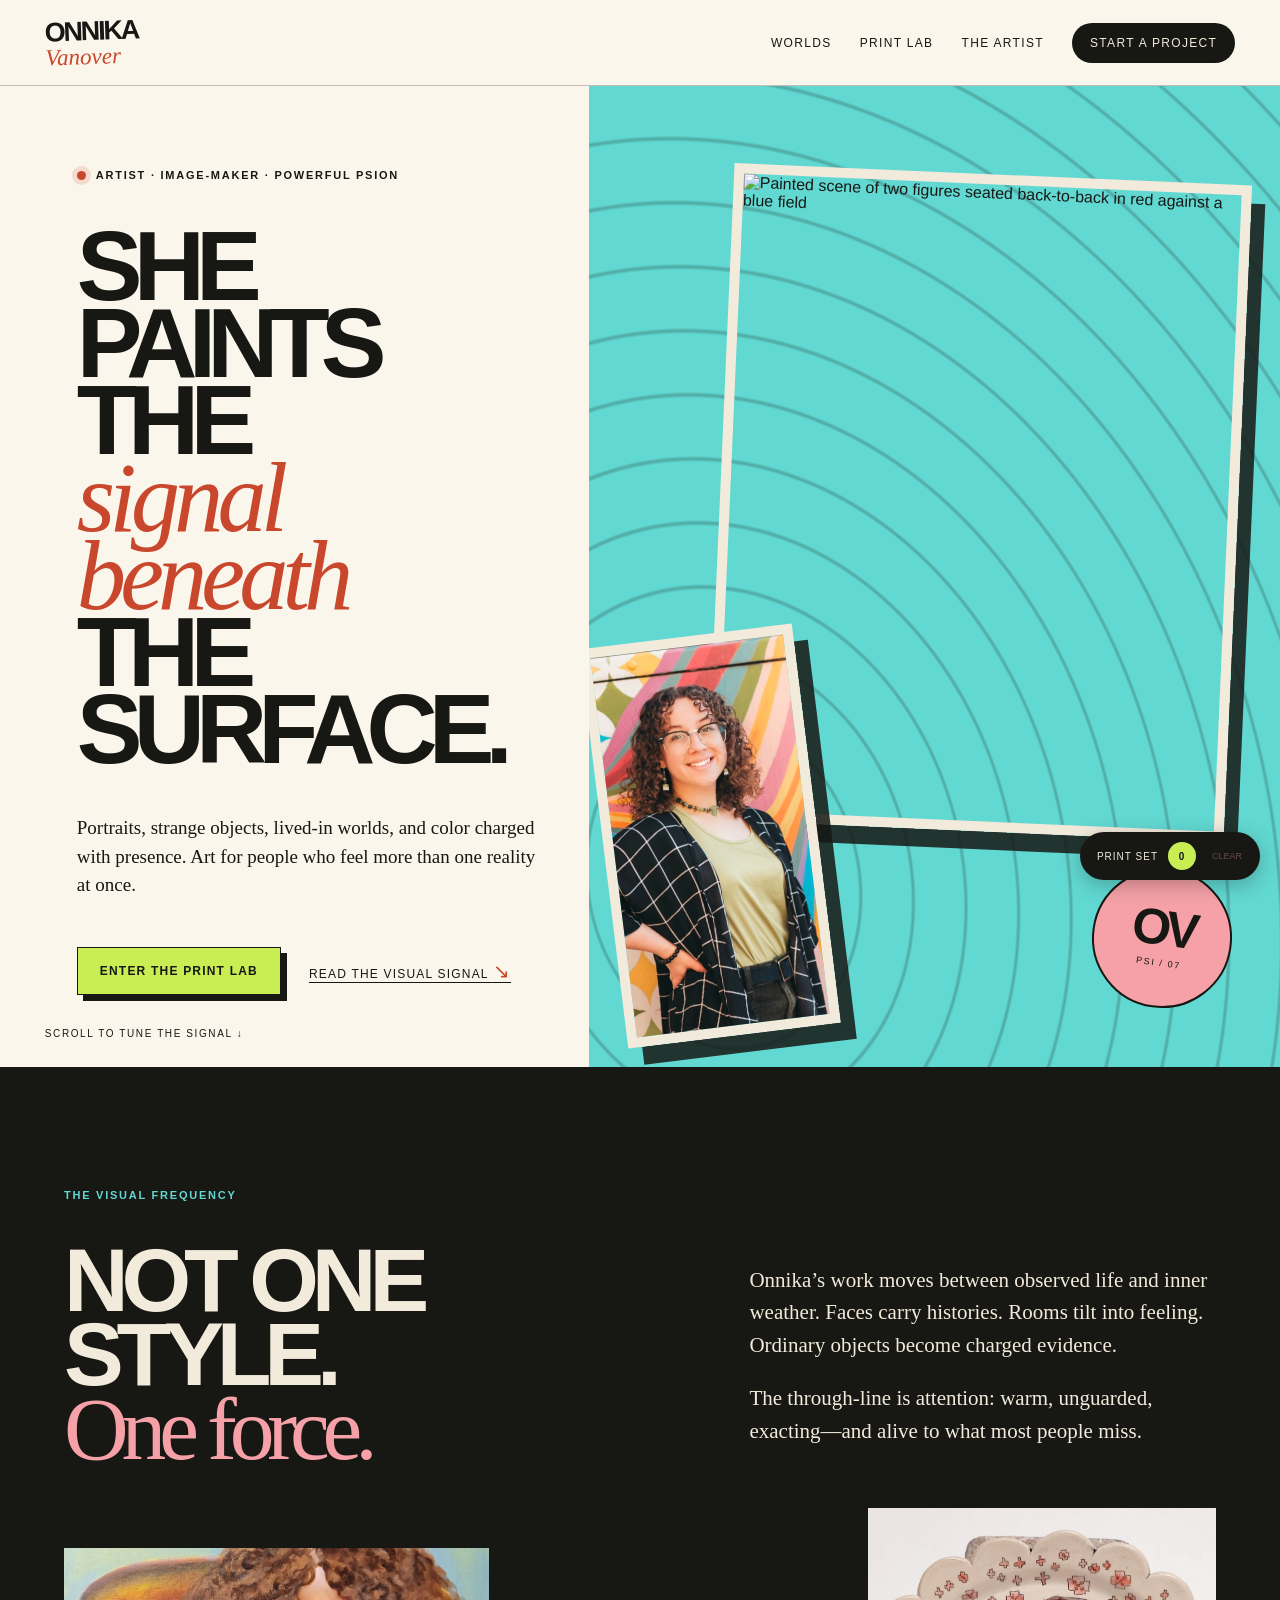
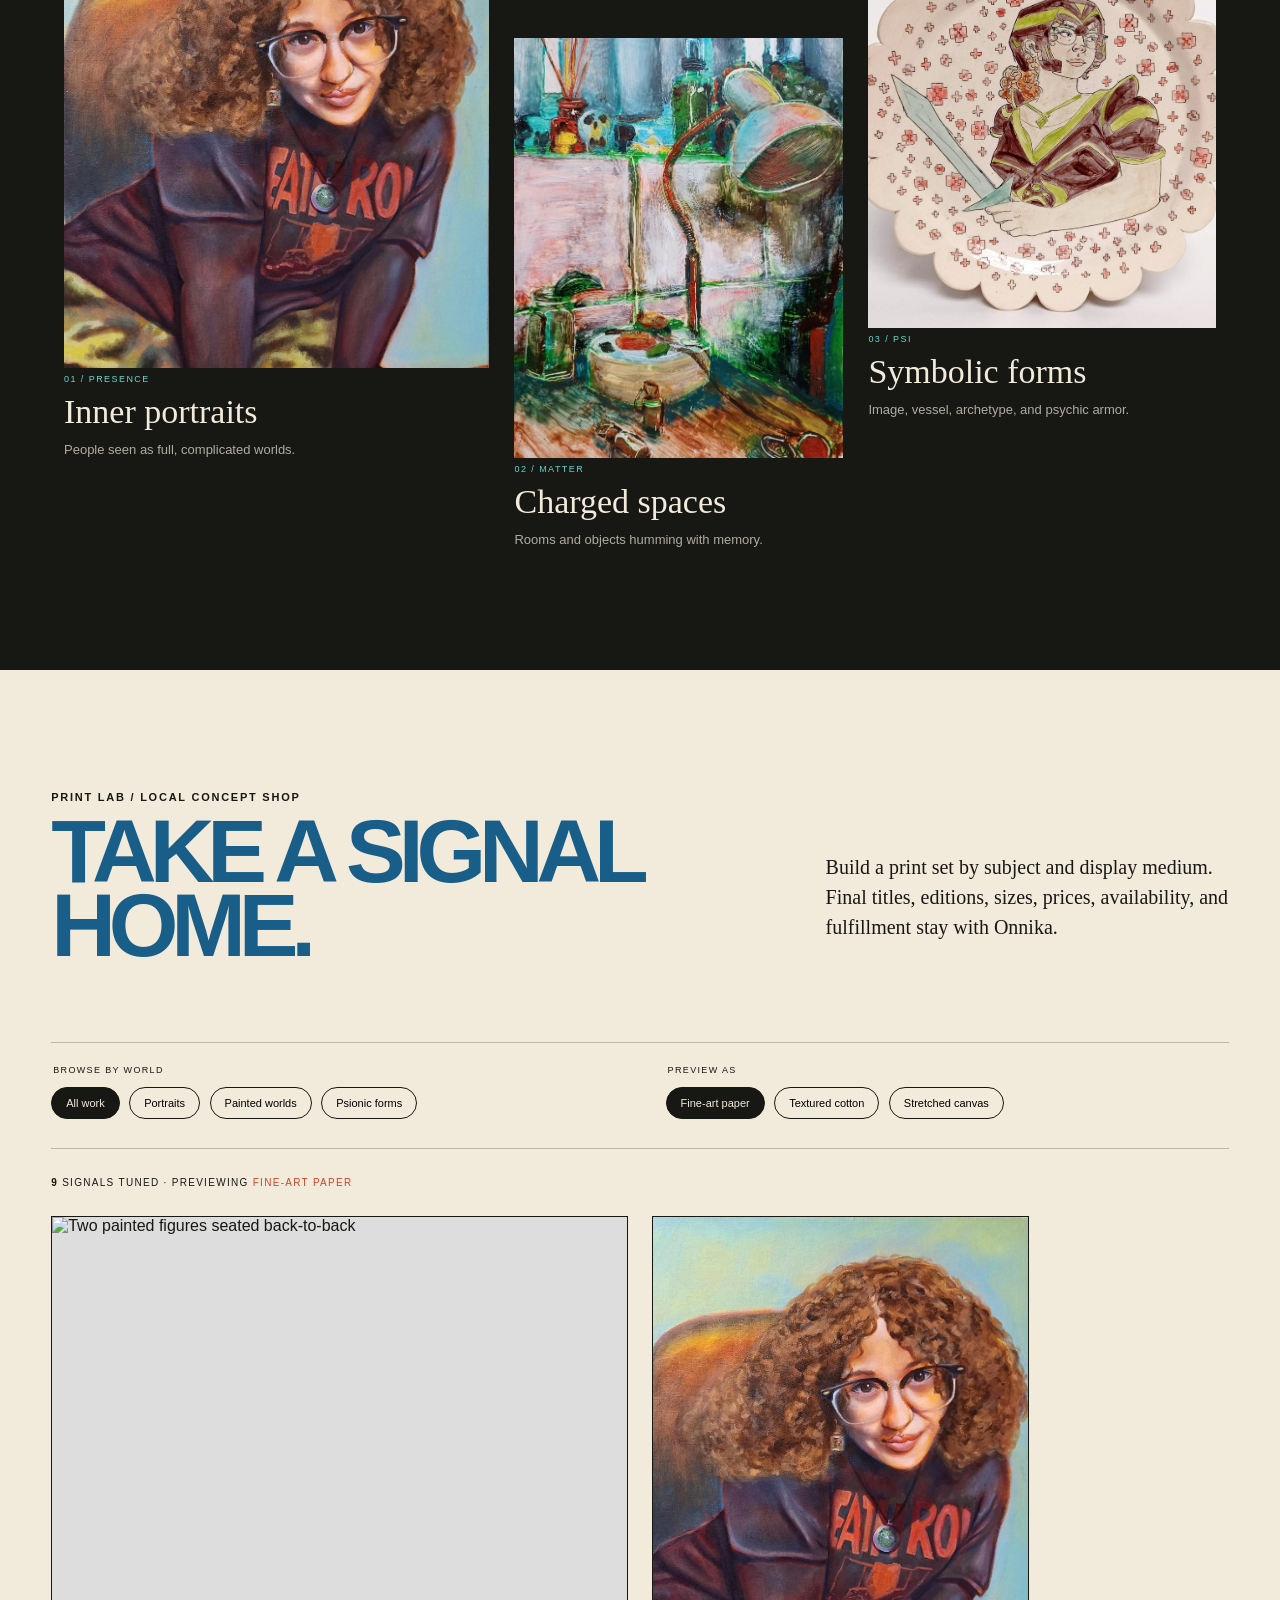
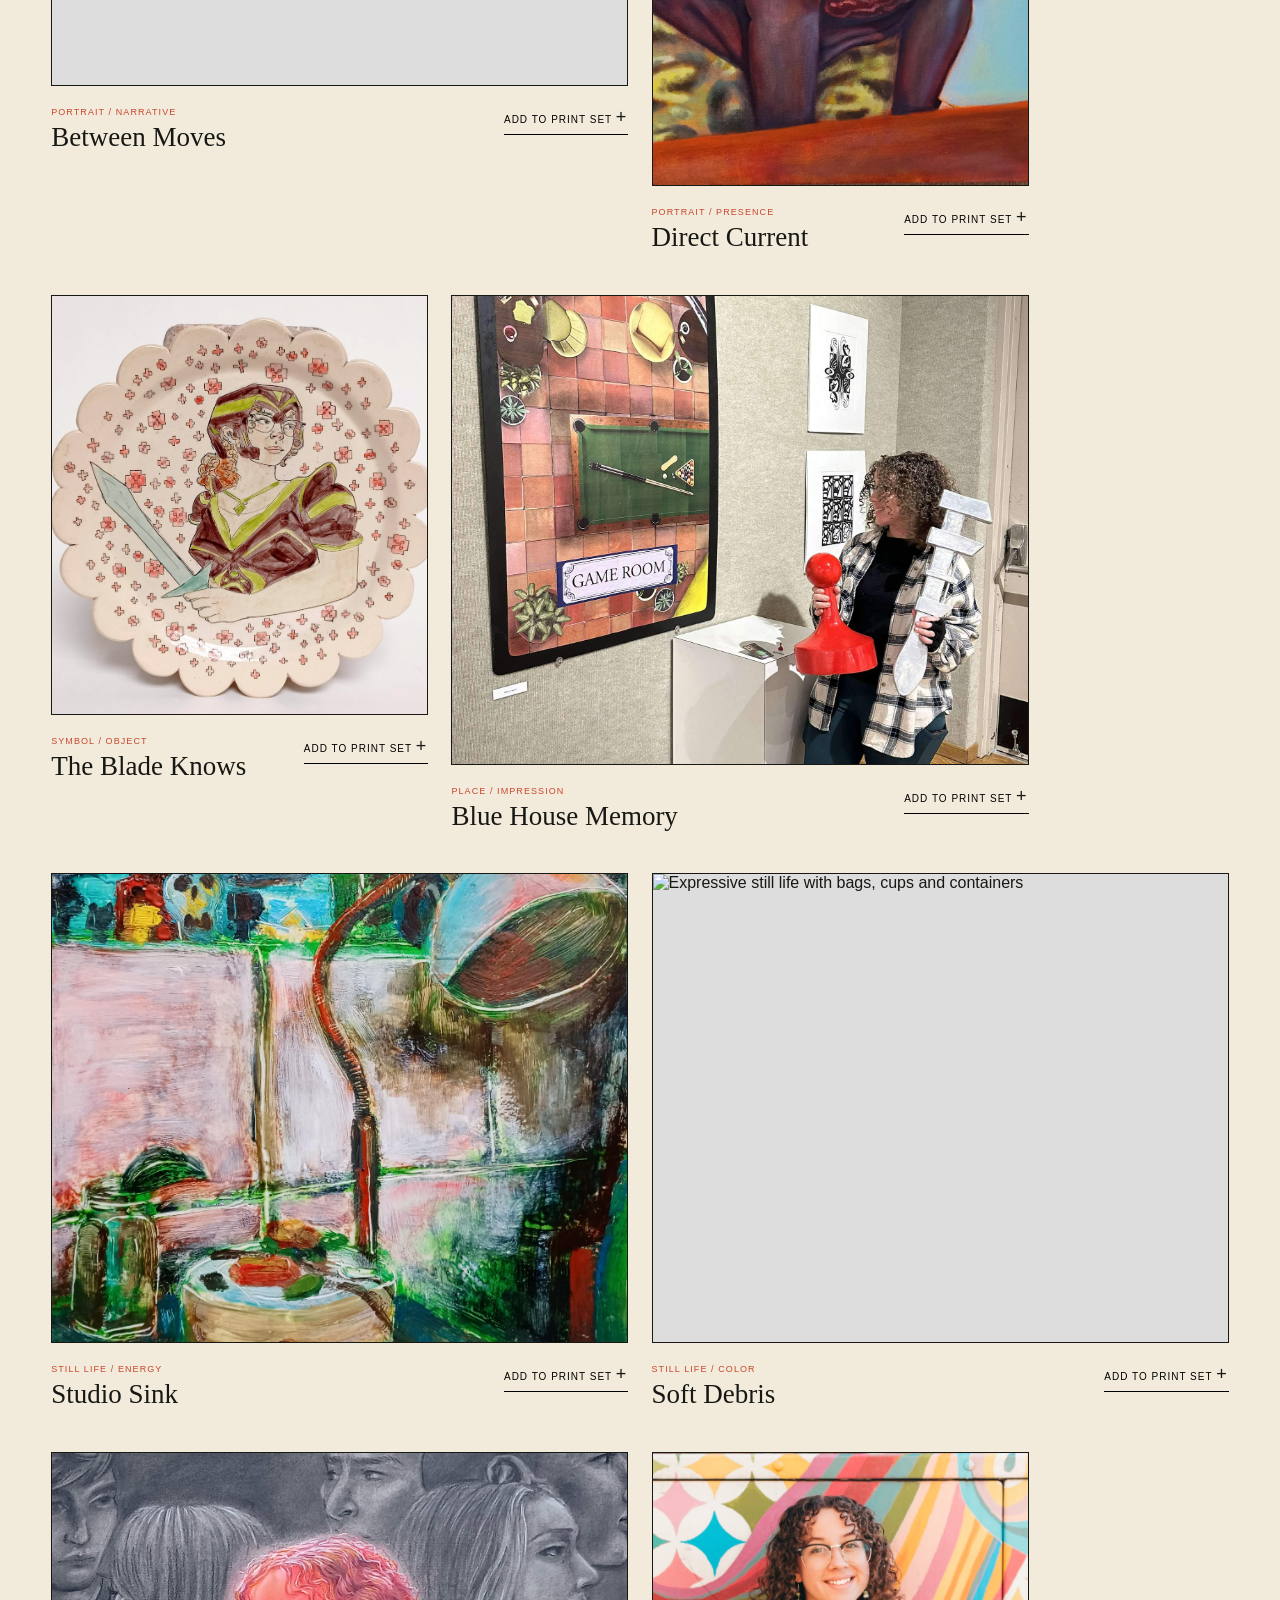
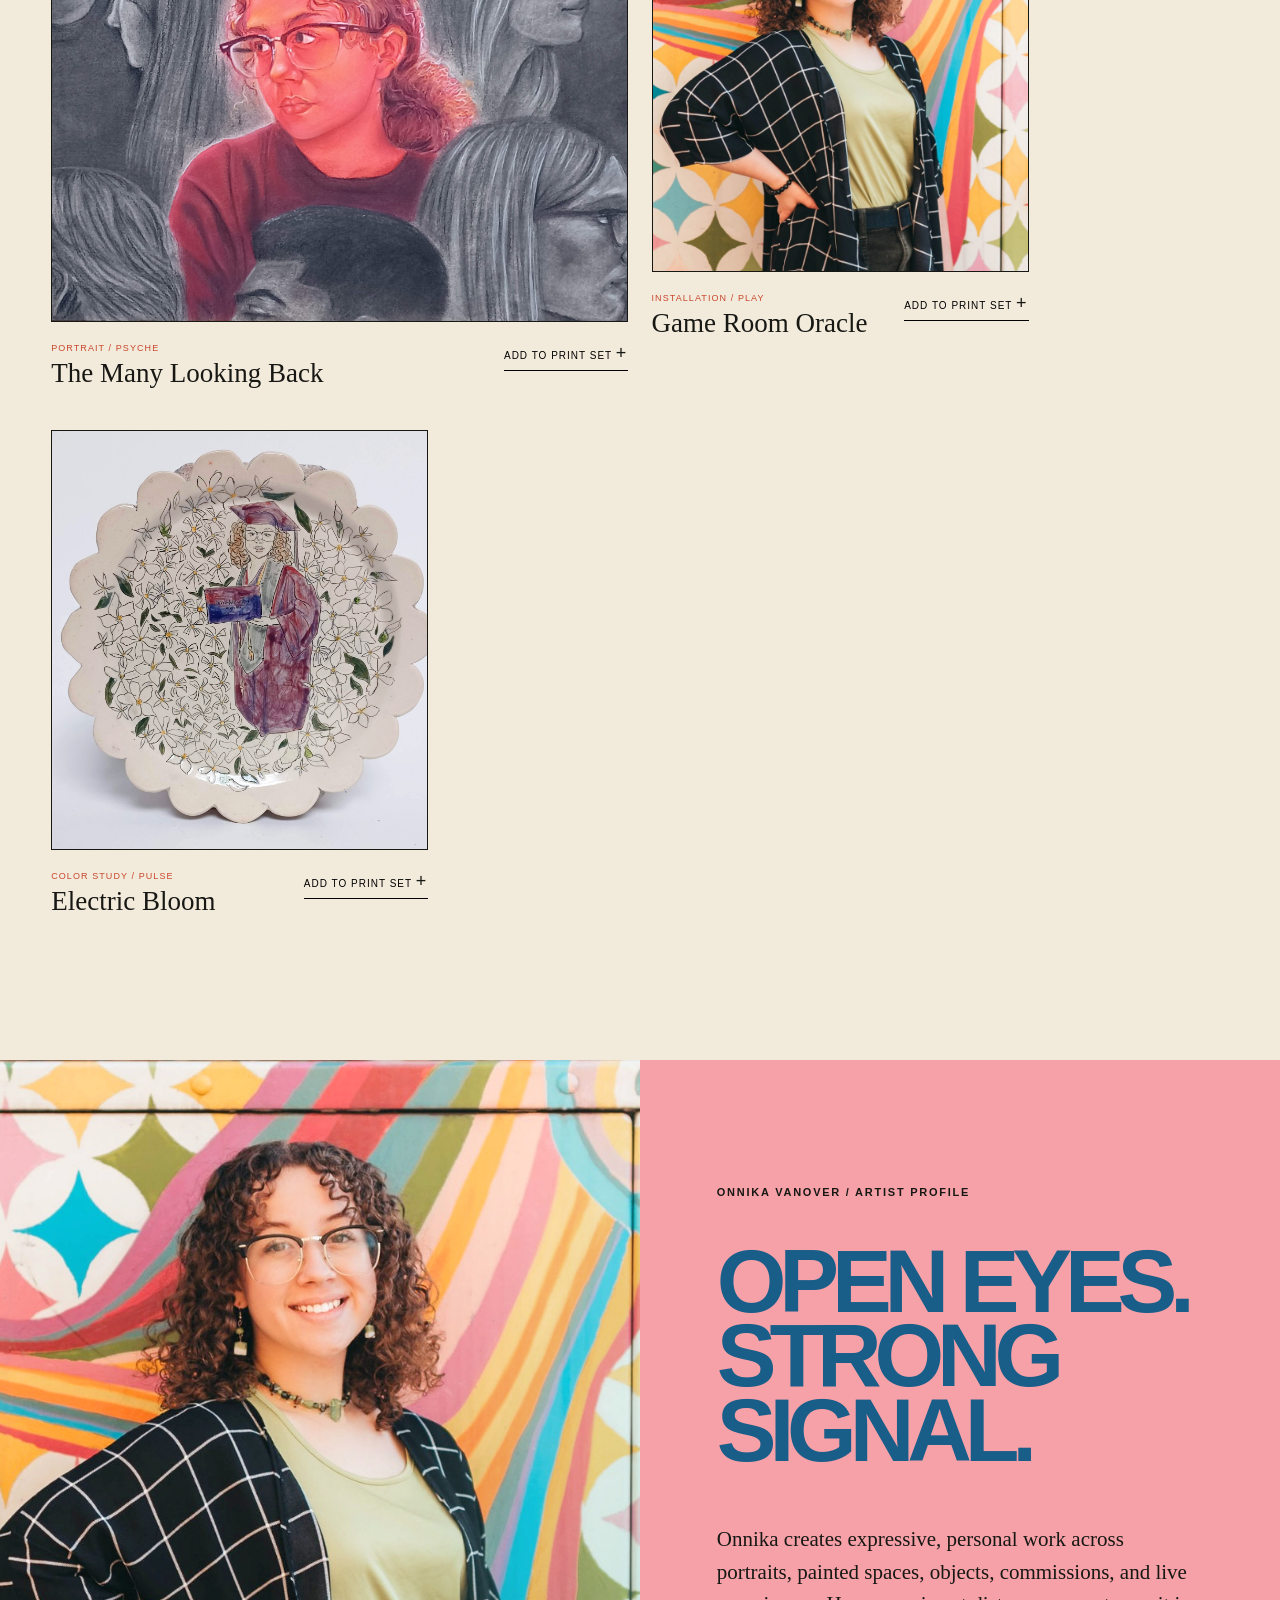
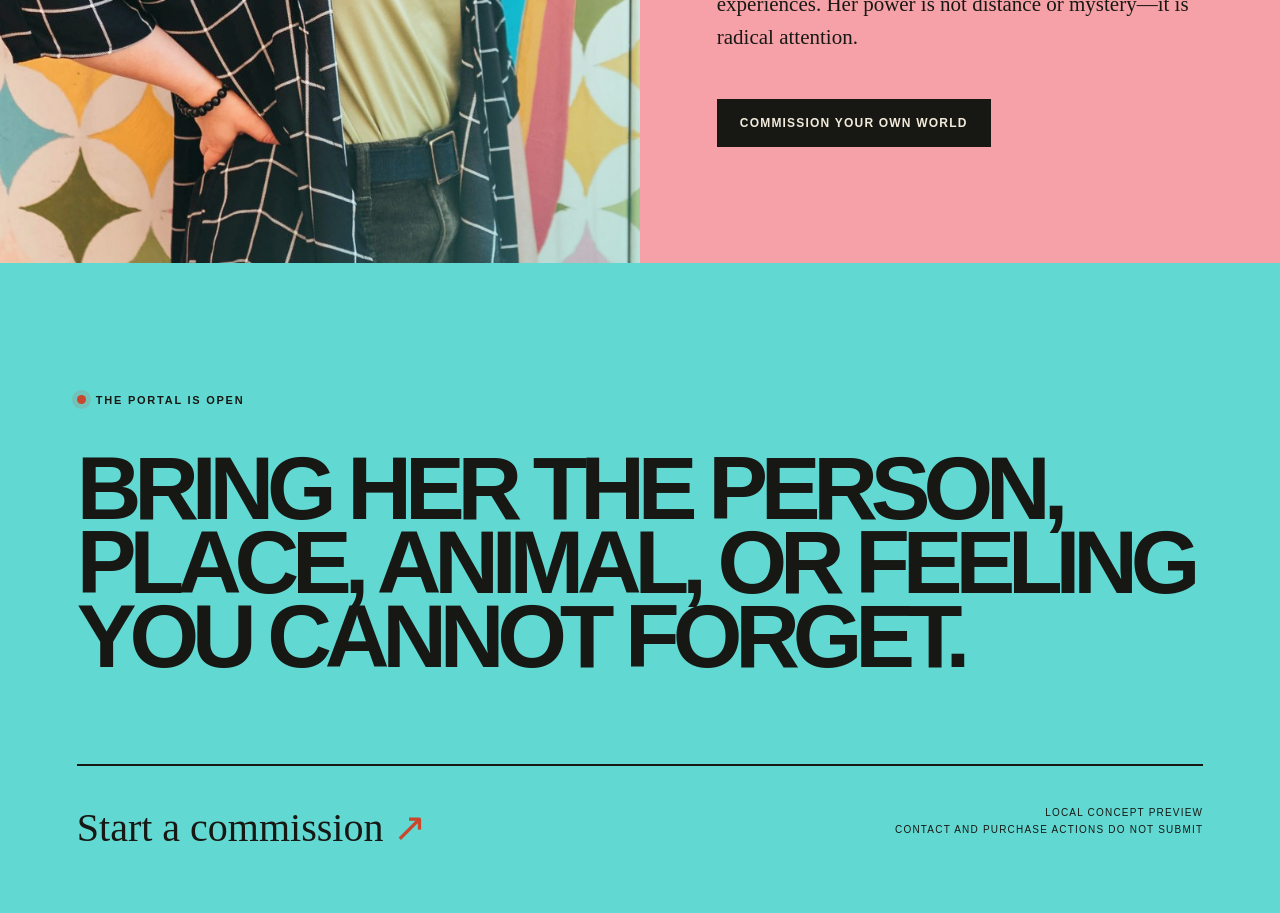
==== index.html @ 36b0a799 "Publish Onnika Psionic Atelier concept" ====
<!doctype html>
<html lang="en">
<head>
  <meta charset="utf-8">
  <meta name="viewport" content="width=device-width,initial-scale=1">
  <meta name="description" content="A local art-led storefront concept for Onnika Vanover.">
  <title>Onnika Vanover — Psionic Atelier</title>
  <link rel="stylesheet" href="styles.css">
  <script src="store.js" defer></script>
</head>
<body>
  <a class="skip-link" href="#main">Skip to the art</a>
  <header class="site-header">
    <a class="brand" href="#top" aria-label="Onnika Vanover, home">
      <span>Onnika</span><i>Vanover</i>
    </a>
    <nav aria-label="Main navigation">
      <a href="#worlds">Worlds</a>
      <a href="#prints">Print lab</a>
      <a href="#artist">The artist</a>
      <a class="nav-cta" href="#contact">Start a project</a>
    </nav>
  </header>

  <main id="main">
    <section class="hero" id="top">
      <div class="hero-copy">
        <p class="kicker"><span></span> Artist · image-maker · powerful psion</p>
        <h1>She paints the<br><em>signal beneath</em><br>the surface.</h1>
        <p class="hero-note">Portraits, strange objects, lived-in worlds, and color charged with presence. Art for people who feel more than one reality at once.</p>
        <div class="hero-actions">
          <a class="button button-hot" href="#prints">Enter the print lab</a>
          <a class="text-link" href="#worlds">Read the visual signal <span>↘</span></a>
        </div>
      </div>
      <div class="hero-stage" aria-label="Layered presentation of Onnika's artwork">
        <figure class="hero-art hero-art-main">
          <img src="assets/24616c_8d76e27499b348969c921bb1641ddc5d~mv2.jpg" alt="Painted scene of two figures seated back-to-back in red against a blue field">
        </figure>
        <figure class="hero-art hero-art-orbit">
          <img src="assets/24616c_d374c88c54a041bb978afd620e29d5b3~mv2.jpg" alt="Onnika standing before a vivid flowing mural">
        </figure>
        <div class="signal-mark" aria-hidden="true"><b>OV</b><span>PSI / 07</span></div>
      </div>
      <p class="scroll-cue" aria-hidden="true">Scroll to tune the signal ↓</p>
    </section>

    <section class="manifesto" id="worlds">
      <p class="section-label">The visual frequency</p>
      <div class="manifesto-grid">
        <h2>Not one style.<br><span>One force.</span></h2>
        <div class="manifesto-copy">
          <p>Onnika’s work moves between observed life and inner weather. Faces carry histories. Rooms tilt into feeling. Ordinary objects become charged evidence.</p>
          <p>The through-line is attention: warm, unguarded, exacting—and alive to what most people miss.</p>
        </div>
      </div>
      <div class="world-strip" aria-label="Three paths through the artwork">
        <article class="world-card portrait-world">
          <img src="assets/24616c_592dba1dc9ce4e2e964a0a9703b430f9~mv2.jpeg" alt="Painted portrait of a person with curly hair and glasses">
          <div><span>01 / PRESENCE</span><h3>Inner portraits</h3><p>People seen as full, complicated worlds.</p></div>
        </article>
        <article class="world-card object-world">
          <img src="assets/24616c_f5a5bc95246b4ce59c7776236849c09c~mv2.jpg" alt="Expressive painting of a studio sink and scattered art materials">
          <div><span>02 / MATTER</span><h3>Charged spaces</h3><p>Rooms and objects humming with memory.</p></div>
        </article>
        <article class="world-card psi-world">
          <img src="assets/24616c_c967c193577f404086e2f5fe5b3aad4b~mv2.jpg" alt="Ceramic artwork depicting a figure with a sword surrounded by marks">
          <div><span>03 / PSI</span><h3>Symbolic forms</h3><p>Image, vessel, archetype, and psychic armor.</p></div>
        </article>
      </div>
    </section>

    <section class="print-lab" id="prints">
      <div class="print-heading">
        <div>
          <p class="section-label">Print lab / local concept shop</p>
          <h2>Take a signal<br>home.</h2>
        </div>
        <p>Build a print set by subject and display medium. Final titles, editions, sizes, prices, availability, and fulfillment stay with Onnika.</p>
      </div>

      <div class="shop-controls" aria-label="Filter print collection">
        <fieldset data-filter-group="world">
          <legend>Browse by world</legend>
          <button class="filter active" type="button" data-filter="all" aria-pressed="true">All work</button>
          <button class="filter" type="button" data-filter="portrait" aria-pressed="false">Portraits</button>
          <button class="filter" type="button" data-filter="place" aria-pressed="false">Painted worlds</button>
          <button class="filter" type="button" data-filter="symbol" aria-pressed="false">Psionic forms</button>
        </fieldset>
        <fieldset data-medium-group>
          <legend>Preview as</legend>
          <button class="medium active" type="button" data-medium="paper" aria-pressed="true">Fine-art paper</button>
          <button class="medium" type="button" data-medium="cotton" aria-pressed="false">Textured cotton</button>
          <button class="medium" type="button" data-medium="canvas" aria-pressed="false">Stretched canvas</button>
        </fieldset>
      </div>

      <p class="results-line" aria-live="polite"><strong data-result-count>9</strong> signals tuned · previewing <span data-medium-label>fine-art paper</span></p>
      <div class="print-grid" data-print-grid>
        <article class="print-card wide" data-world="portrait" data-name="Between Moves">
          <div class="print-image"><img src="assets/24616c_8d76e27499b348969c921bb1641ddc5d~mv2.jpg" alt="Two painted figures seated back-to-back"></div>
          <div class="print-meta"><div><span>Portrait / narrative</span><h3>Between Moves</h3></div><button type="button" class="collect">Add to print set <span>+</span></button></div>
        </article>
        <article class="print-card tall" data-world="portrait" data-name="Direct Current">
          <div class="print-image"><img src="assets/24616c_592dba1dc9ce4e2e964a0a9703b430f9~mv2.jpeg" alt="Painted seated portrait"></div>
          <div class="print-meta"><div><span>Portrait / presence</span><h3>Direct Current</h3></div><button type="button" class="collect">Add to print set <span>+</span></button></div>
        </article>
        <article class="print-card square" data-world="symbol" data-name="The Blade Knows">
          <div class="print-image"><img src="assets/24616c_c967c193577f404086e2f5fe5b3aad4b~mv2.jpg" alt="Ceramic figure holding a sword"></div>
          <div class="print-meta"><div><span>Symbol / object</span><h3>The Blade Knows</h3></div><button type="button" class="collect">Add to print set <span>+</span></button></div>
        </article>
        <article class="print-card wide" data-world="place" data-name="Blue House Memory">
          <div class="print-image"><img src="assets/24616c_d344648bdae843f0b573ff37b78eb851~mv2.jpg" alt="Expressive blue and rust painting of a house exterior"></div>
          <div class="print-meta"><div><span>Place / impression</span><h3>Blue House Memory</h3></div><button type="button" class="collect">Add to print set <span>+</span></button></div>
        </article>
        <article class="print-card wide" data-world="place" data-name="Studio Sink">
          <div class="print-image"><img src="assets/24616c_f5a5bc95246b4ce59c7776236849c09c~mv2.jpg" alt="Expressive painting of a studio sink"></div>
          <div class="print-meta"><div><span>Still life / energy</span><h3>Studio Sink</h3></div><button type="button" class="collect">Add to print set <span>+</span></button></div>
        </article>
        <article class="print-card wide" data-world="place" data-name="Soft Debris">
          <div class="print-image"><img src="assets/24616c_b65c61cfc5374b3b983b5b9ae8dd0181~mv2.jpg" alt="Expressive still life with bags, cups and containers"></div>
          <div class="print-meta"><div><span>Still life / color</span><h3>Soft Debris</h3></div><button type="button" class="collect">Add to print set <span>+</span></button></div>
        </article>
        <article class="print-card wide" data-world="portrait" data-name="The Many Looking Back">
          <div class="print-image"><img src="assets/24616c_943d6e6c876e42a4bc45d1ff3bf435a9~mv2.jpg" alt="Portrait surrounded by monochrome faces"></div>
          <div class="print-meta"><div><span>Portrait / psyche</span><h3>The Many Looking Back</h3></div><button type="button" class="collect">Add to print set <span>+</span></button></div>
        </article>
        <article class="print-card square" data-world="symbol" data-name="Game Room Oracle">
          <div class="print-image"><img src="assets/24616c_d374c88c54a041bb978afd620e29d5b3~mv2.jpg" alt="Onnika beside an oversized game-room artwork"></div>
          <div class="print-meta"><div><span>Installation / play</span><h3>Game Room Oracle</h3></div><button type="button" class="collect">Add to print set <span>+</span></button></div>
        </article>
        <article class="print-card square" data-world="symbol" data-name="Electric Bloom">
          <div class="print-image"><img src="assets/24616c_be7e2d0131ed47b79f4475cc0a3a1f8c~mv2.jpg" alt="Colorful abstract artwork"></div>
          <div class="print-meta"><div><span>Color study / pulse</span><h3>Electric Bloom</h3></div><button type="button" class="collect">Add to print set <span>+</span></button></div>
        </article>
      </div>
    </section>

    <section class="artist" id="artist">
      <div class="artist-image"><img src="assets/24616c_d374c88c54a041bb978afd620e29d5b3~mv2.jpg" alt="Onnika smiling before a colorful mural"></div>
      <div class="artist-copy">
        <p class="section-label">Onnika Vanover / artist profile</p>
        <h2>Open eyes.<br>Strong signal.</h2>
        <p>Onnika creates expressive, personal work across portraits, painted spaces, objects, commissions, and live experiences. Her power is not distance or mystery—it is radical attention.</p>
        <a class="button button-dark" href="#contact">Commission your own world</a>
      </div>
    </section>

    <section class="contact" id="contact">
      <p class="kicker"><span></span> The portal is open</p>
      <h2>Bring her the person,<br>place, animal, or feeling<br>you cannot forget.</h2>
      <div class="contact-bottom">
        <a href="#top">Start a commission <span>↗</span></a>
        <p>Local concept preview<br>Contact and purchase actions do not submit</p>
      </div>
    </section>
  </main>

  <aside class="signal-bag" aria-label="Print set" aria-live="polite">
    <span>Print set</span><strong data-bag-count>0</strong><button type="button" data-clear-bag>Clear</button>
  </aside>
</body>
</html>
---- styles.css ----
:root{--ink:#171814;--cream:#f2eadb;--paper:#fbf6eb;--aqua:#62d8d2;--blue:#185e88;--rust:#c9472c;--pink:#f6a1a8;--lime:#c8ee54;--line:rgba(23,24,20,.25)}
*{box-sizing:border-box}html{scroll-behavior:smooth}body{margin:0;background:var(--paper);color:var(--ink);font-family:Arial,sans-serif;overflow-x:hidden}img{display:block;width:100%;height:100%;object-fit:cover}a{color:inherit}.skip-link{position:fixed;left:12px;top:-80px;z-index:20;background:var(--lime);padding:12px}.skip-link:focus{top:12px}.site-header{height:86px;display:flex;align-items:center;justify-content:space-between;padding:0 3.5vw;border-bottom:1px solid var(--line);background:rgba(251,246,235,.94);position:sticky;top:0;z-index:10;backdrop-filter:blur(12px)}.brand{text-decoration:none;line-height:.72;transform:rotate(-2deg)}.brand span{display:block;font:900 27px/1 Arial,sans-serif;letter-spacing:-.08em;text-transform:uppercase}.brand i{font:italic 23px/1 Georgia,serif;color:var(--rust)}nav{display:flex;align-items:center;gap:2.2vw;font-size:12px;text-transform:uppercase;letter-spacing:.11em}nav a{text-decoration:none}.nav-cta{background:var(--ink);color:var(--cream);padding:13px 18px;border-radius:99px}.hero{min-height:calc(100vh - 86px);display:grid;grid-template-columns:.92fr 1.08fr;position:relative;border-bottom:1px solid var(--ink)}.hero-copy{padding:8vh 3vw 8vh 6vw;display:flex;flex-direction:column;justify-content:center;z-index:2}.kicker,.section-label{font-size:11px;text-transform:uppercase;letter-spacing:.16em;font-weight:700}.kicker{display:flex;gap:10px;align-items:center}.kicker span{width:9px;height:9px;border-radius:50%;background:var(--rust);box-shadow:0 0 0 5px rgba(201,71,44,.15)}h1{font:900 clamp(58px,7.7vw,122px)/.78 Arial,sans-serif;letter-spacing:-.09em;text-transform:uppercase;margin:4vh 0 3vh}h1 em{font-family:Georgia,serif;font-weight:400;text-transform:none;color:var(--rust);letter-spacing:-.06em}.hero-note{font:19px/1.5 Georgia,serif;max-width:560px}.hero-actions{display:flex;align-items:center;gap:28px;margin-top:28px}.button{display:inline-block;text-decoration:none;padding:16px 22px;border:1px solid var(--ink);font-size:12px;text-transform:uppercase;letter-spacing:.1em;font-weight:700}.button-hot{background:var(--lime);box-shadow:6px 6px 0 var(--ink)}.text-link{font-size:12px;text-transform:uppercase;letter-spacing:.1em;text-underline-offset:4px}.text-link span{color:var(--rust);font-size:20px}.hero-stage{position:relative;min-height:720px;background:var(--aqua);overflow:hidden}.hero-stage:before{content:"";position:absolute;inset:-15%;background:repeating-radial-gradient(ellipse at 20% 70%,transparent 0 29px,rgba(23,24,20,.22) 31px 32px,transparent 34px 52px);transform:rotate(-12deg)}.hero-art{position:absolute;margin:0;border:10px solid var(--cream);box-shadow:14px 18px 0 rgba(23,24,20,.85)}.hero-art-main{width:75%;height:67%;right:6%;top:9%;transform:rotate(2.5deg)}.hero-art-orbit{width:31%;height:41%;left:2%;bottom:3%;transform:rotate(-7deg)}.signal-mark{position:absolute;right:7%;bottom:6%;width:140px;height:140px;border-radius:50%;background:var(--pink);border:2px solid;display:grid;place-content:center;text-align:center;transform:rotate(8deg)}.signal-mark b{font:900 50px/.8 Arial;letter-spacing:-.1em}.signal-mark span{margin-top:10px;font-size:9px;letter-spacing:.18em}.scroll-cue{position:absolute;bottom:18px;left:3.5vw;font-size:10px;text-transform:uppercase;letter-spacing:.16em}.manifesto{background:var(--ink);color:var(--cream);padding:110px 5vw}.manifesto .section-label{color:var(--aqua)}.manifesto-grid{display:grid;grid-template-columns:1.1fr .9fr;gap:9vw;margin:42px 0 80px}.manifesto h2,.print-heading h2,.artist h2,.contact h2{font:900 clamp(50px,7vw,110px)/.83 Arial,sans-serif;text-transform:uppercase;letter-spacing:-.08em;margin:0}.manifesto h2 span{font-family:Georgia,serif;text-transform:none;color:var(--pink);font-weight:400}.manifesto-copy{max-width:610px;font:21px/1.55 Georgia,serif}.world-strip{display:grid;grid-template-columns:1.1fr .85fr .9fr;gap:2vw;align-items:start}.world-card{margin:0}.world-card img{height:420px;filter:saturate(.9);transition:.4s}.world-card:nth-child(2){margin-top:90px}.world-card:nth-child(3){margin-top:-40px}.world-card:hover img{filter:saturate(1.2);transform:translateY(-8px)}.world-card span{font-size:9px;letter-spacing:.16em;color:var(--aqua)}.world-card h3{font:34px/.95 Georgia,serif;margin:10px 0}.world-card p{font-size:13px;opacity:.7}.print-lab{padding:110px 4vw 140px;background:var(--cream)}.print-heading{display:grid;grid-template-columns:1.25fr .75fr;gap:8vw;align-items:end;margin-bottom:80px}.print-heading h2{color:var(--blue)}.print-heading>p{font:20px/1.5 Georgia,serif;max-width:540px}.shop-controls{display:grid;grid-template-columns:1fr 1fr;gap:4vw;border-block:1px solid var(--line);padding:22px 0}.shop-controls fieldset{border:0;padding:0;margin:0}.shop-controls legend{font-size:9px;text-transform:uppercase;letter-spacing:.15em;margin-bottom:12px}.filter,.medium{border:1px solid var(--ink);background:transparent;border-radius:99px;padding:9px 14px;margin:0 5px 7px 0;cursor:pointer;font:11px Arial}.filter.active,.medium.active{background:var(--ink);color:var(--cream)}.results-line{font-size:10px;text-transform:uppercase;letter-spacing:.13em;margin:28px 0}.results-line span{color:var(--rust)}.print-grid{display:grid;grid-template-columns:repeat(12,1fr);gap:3vw 1.8vw}.print-card{grid-column:span 4;min-width:0;transition:.25s}.print-card.wide{grid-column:span 6}.print-card[hidden]{display:none}.print-image{height:420px;background:#ddd;overflow:hidden;border:1px solid var(--ink);position:relative;transition:.25s}.print-card.wide .print-image{height:470px}.print-card.tall .print-image{height:570px}.print-card[data-preview="cotton"] .print-image:after{content:"";position:absolute;inset:0;pointer-events:none;background:repeating-linear-gradient(90deg,rgba(255,255,255,.11) 0 1px,transparent 1px 4px);mix-blend-mode:overlay}.print-card[data-preview="canvas"] .print-image{box-shadow:10px 12px 0 #b6a78f;transform:perspective(700px) rotateY(-2deg)}.print-card img{transition:.6s}.print-card:hover img{transform:scale(1.035)}.print-meta{display:flex;justify-content:space-between;gap:12px;padding-top:15px}.print-meta span{font-size:9px;text-transform:uppercase;letter-spacing:.12em;color:var(--rust)}.print-meta h3{font:27px/1 Georgia,serif;margin:5px 0}.collect{align-self:flex-start;border:0;border-bottom:1px solid;background:transparent;padding:6px 0;cursor:pointer;font-size:10px;text-transform:uppercase;letter-spacing:.1em;white-space:nowrap}.collect span{font-size:18px;color:var(--ink)}.collect.added{background:var(--lime);border:0;padding:7px}.artist{display:grid;grid-template-columns:1fr 1fr;min-height:750px;background:var(--pink)}.artist-image{position:relative;overflow:hidden}.artist-image:after{content:"";position:absolute;inset:0;background:linear-gradient(120deg,transparent 55%,rgba(98,216,210,.35))}.artist-copy{padding:9vw 6vw;display:flex;flex-direction:column;justify-content:center}.artist h2{margin:35px 0;color:var(--blue)}.artist-copy>p:not(.section-label){font:21px/1.55 Georgia;max-width:580px}.button-dark{background:var(--ink);color:var(--cream);align-self:flex-start;margin-top:25px}.contact{background:var(--aqua);padding:120px 6vw 65px}.contact h2{margin:45px 0 90px;max-width:1200px}.contact-bottom{border-top:2px solid;display:flex;justify-content:space-between;align-items:end;padding-top:28px}.contact-bottom a{font:40px/1 Georgia;text-decoration:none}.contact-bottom a span{color:var(--rust)}.contact-bottom p{text-align:right;font-size:10px;text-transform:uppercase;letter-spacing:.12em;line-height:1.7}.signal-bag{position:fixed;right:20px;bottom:20px;z-index:12;background:var(--ink);color:var(--cream);border-radius:99px;padding:10px 12px 10px 17px;display:flex;align-items:center;gap:10px;box-shadow:0 5px 20px rgba(0,0,0,.25);font-size:10px;text-transform:uppercase;letter-spacing:.1em}.signal-bag strong{display:grid;place-content:center;width:28px;height:28px;border-radius:50%;background:var(--lime);color:var(--ink)}.signal-bag button{border:0;background:transparent;color:var(--pink);font-size:9px;text-transform:uppercase;cursor:pointer}.signal-bag button:disabled{opacity:.35}
@media(max-width:900px){.site-header{height:auto;min-height:78px;padding:15px 5vw}.site-header nav a:not(.nav-cta){display:none}.hero{grid-template-columns:1fr}.hero-copy{padding:70px 6vw}.hero-stage{min-height:620px}.manifesto,.print-lab{padding:80px 6vw}.manifesto-grid,.print-heading{grid-template-columns:1fr;gap:35px}.world-strip{grid-template-columns:1fr}.world-card,.world-card:nth-child(2),.world-card:nth-child(3){margin:0 0 45px}.world-card img{height:60vw;max-height:520px}.shop-controls{grid-template-columns:1fr}.print-card,.print-card.wide{grid-column:span 6}.artist{grid-template-columns:1fr}.artist-image{height:650px}.artist-copy{padding:80px 6vw}}
@media(max-width:580px){h1{font-size:16vw}.hero-note{font-size:17px}.hero-actions{align-items:flex-start;flex-direction:column}.hero-stage{min-height:500px}.hero-art-main{width:85%;height:60%;right:4%}.hero-art-orbit{width:41%;height:35%}.signal-mark{width:105px;height:105px}.manifesto h2,.print-heading h2,.artist h2,.contact h2{font-size:14vw}.print-grid{display:block}.print-card{margin-bottom:55px}.print-card .print-image,.print-card.wide .print-image,.print-card.tall .print-image{height:120vw;max-height:570px}.print-card.wide .print-image{height:78vw}.print-meta{display:block}.collect{margin-top:10px}.artist-image{height:105vw}.contact{padding:85px 6vw 100px}.contact-bottom{display:block}.contact-bottom a{font-size:30px}.contact-bottom p{text-align:left;margin-top:50px}.signal-bag{right:12px;bottom:12px}}
@media(prefers-reduced-motion:reduce){html{scroll-behavior:auto}*{transition:none!important}}
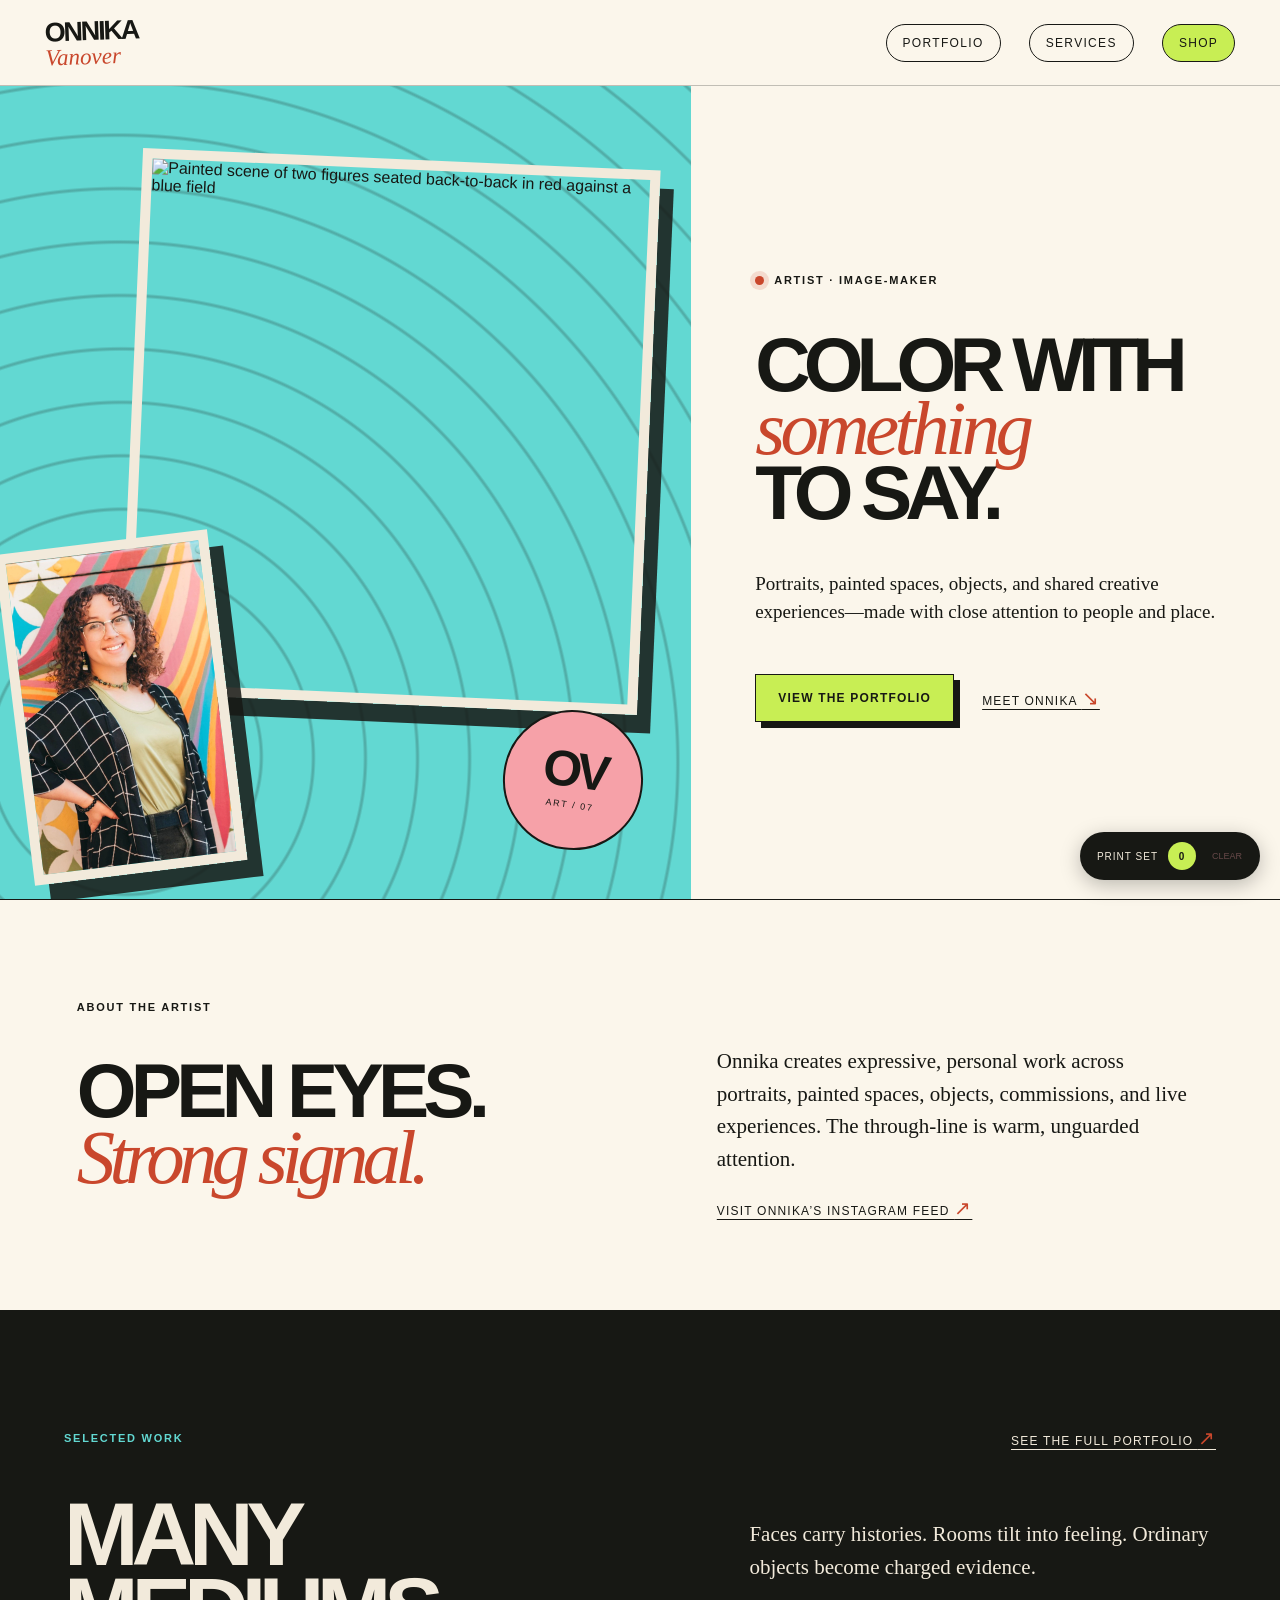
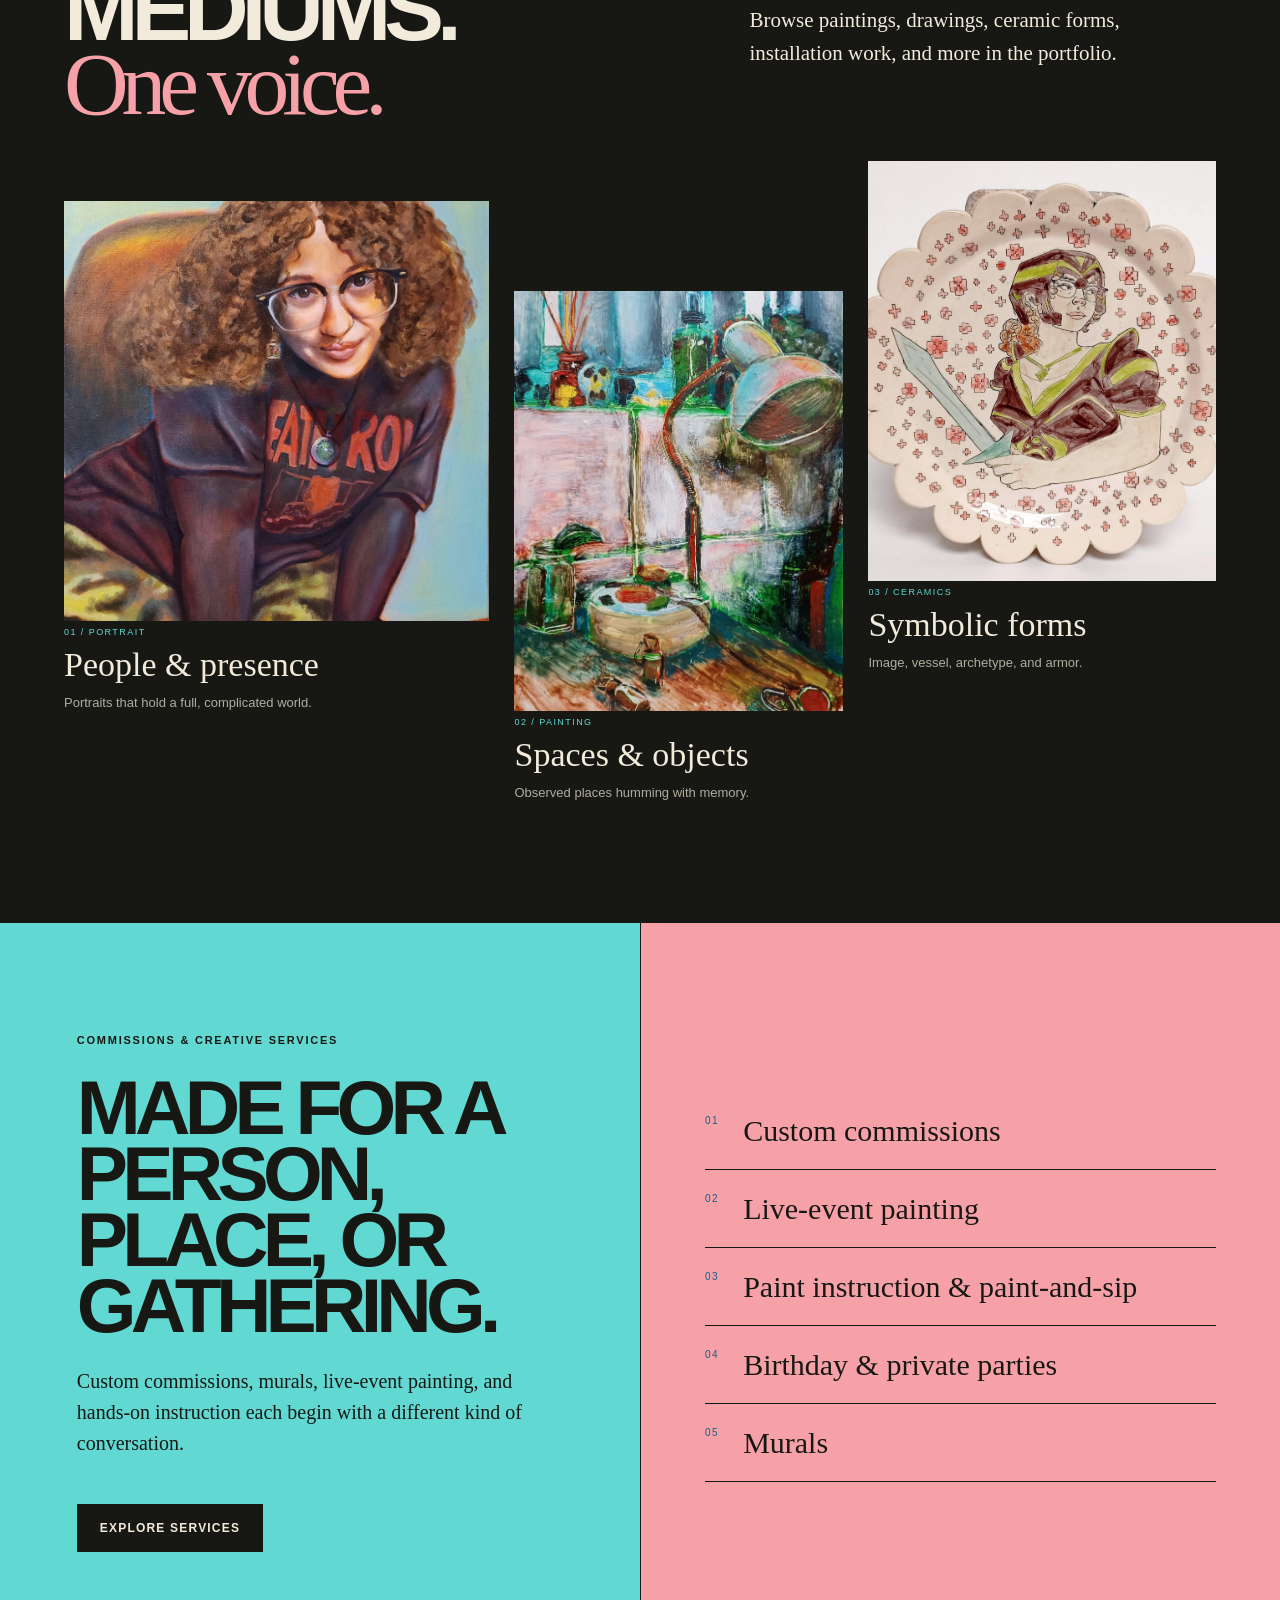
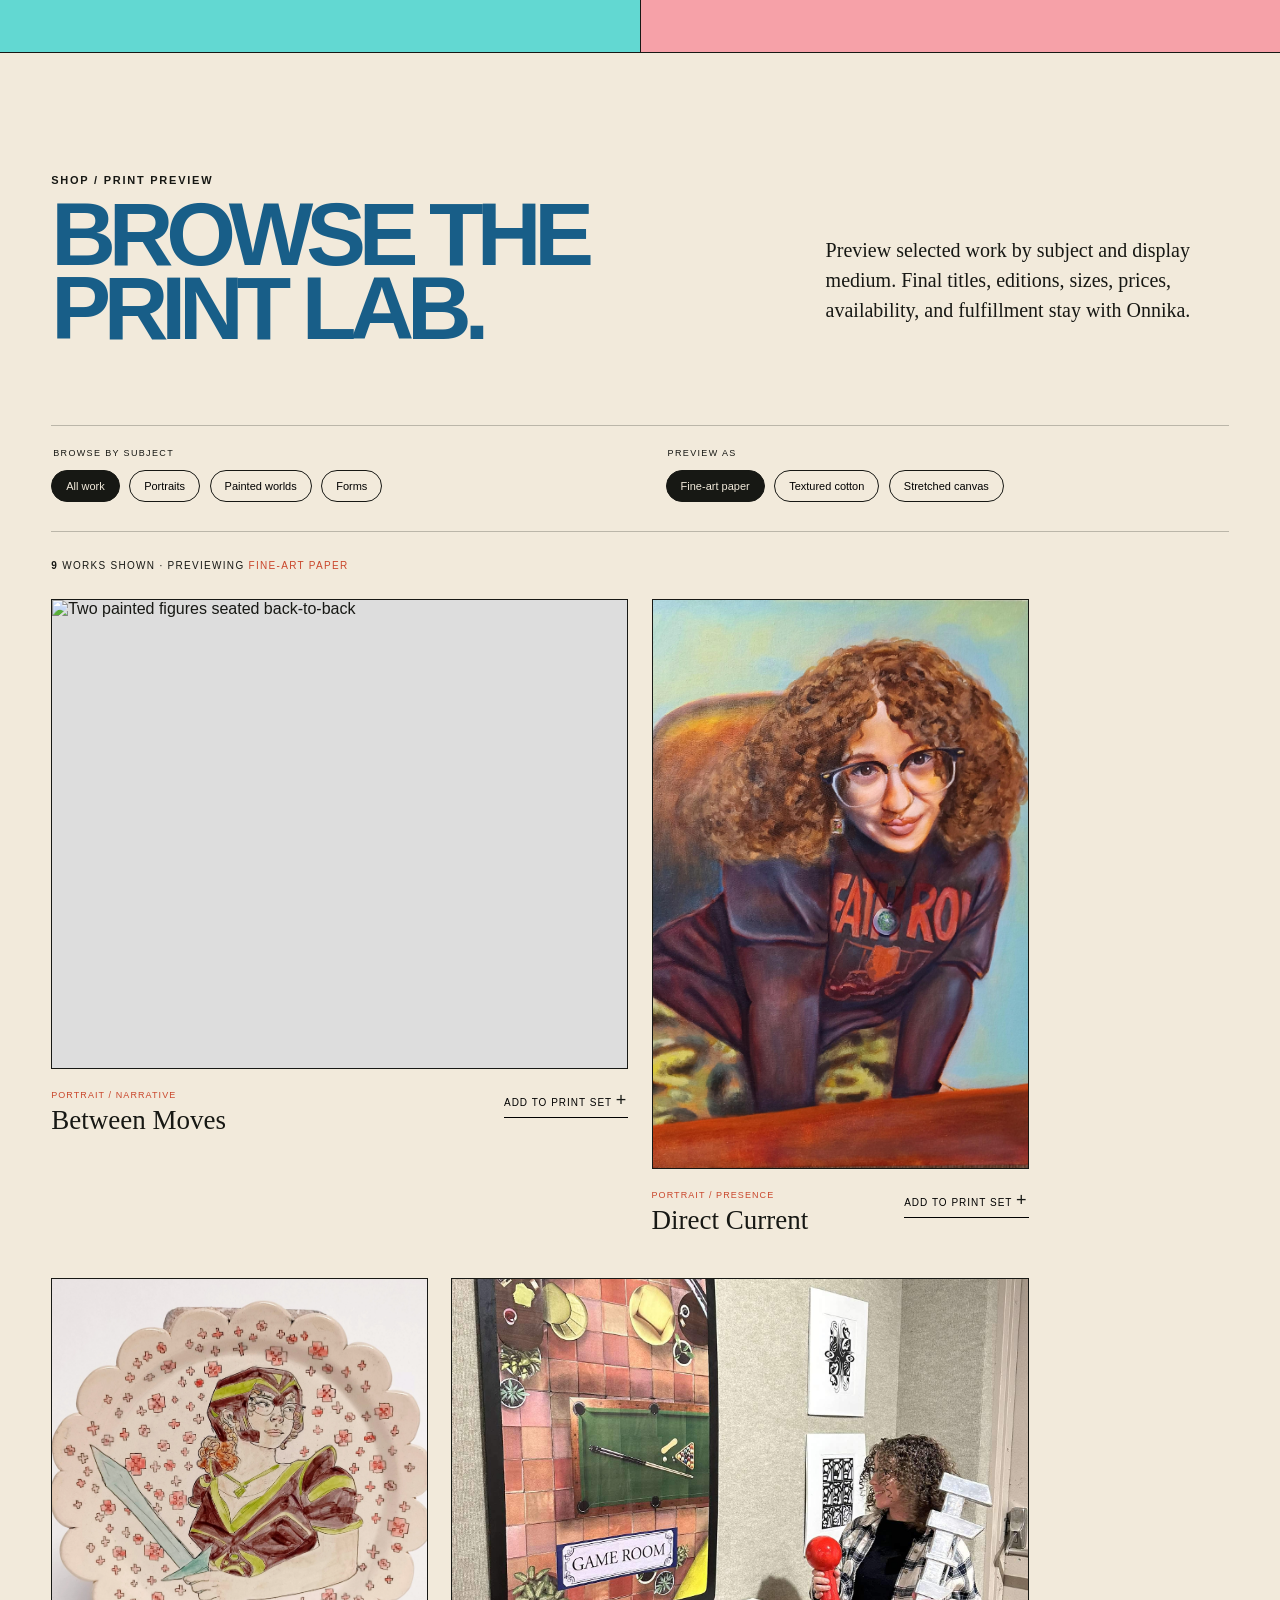
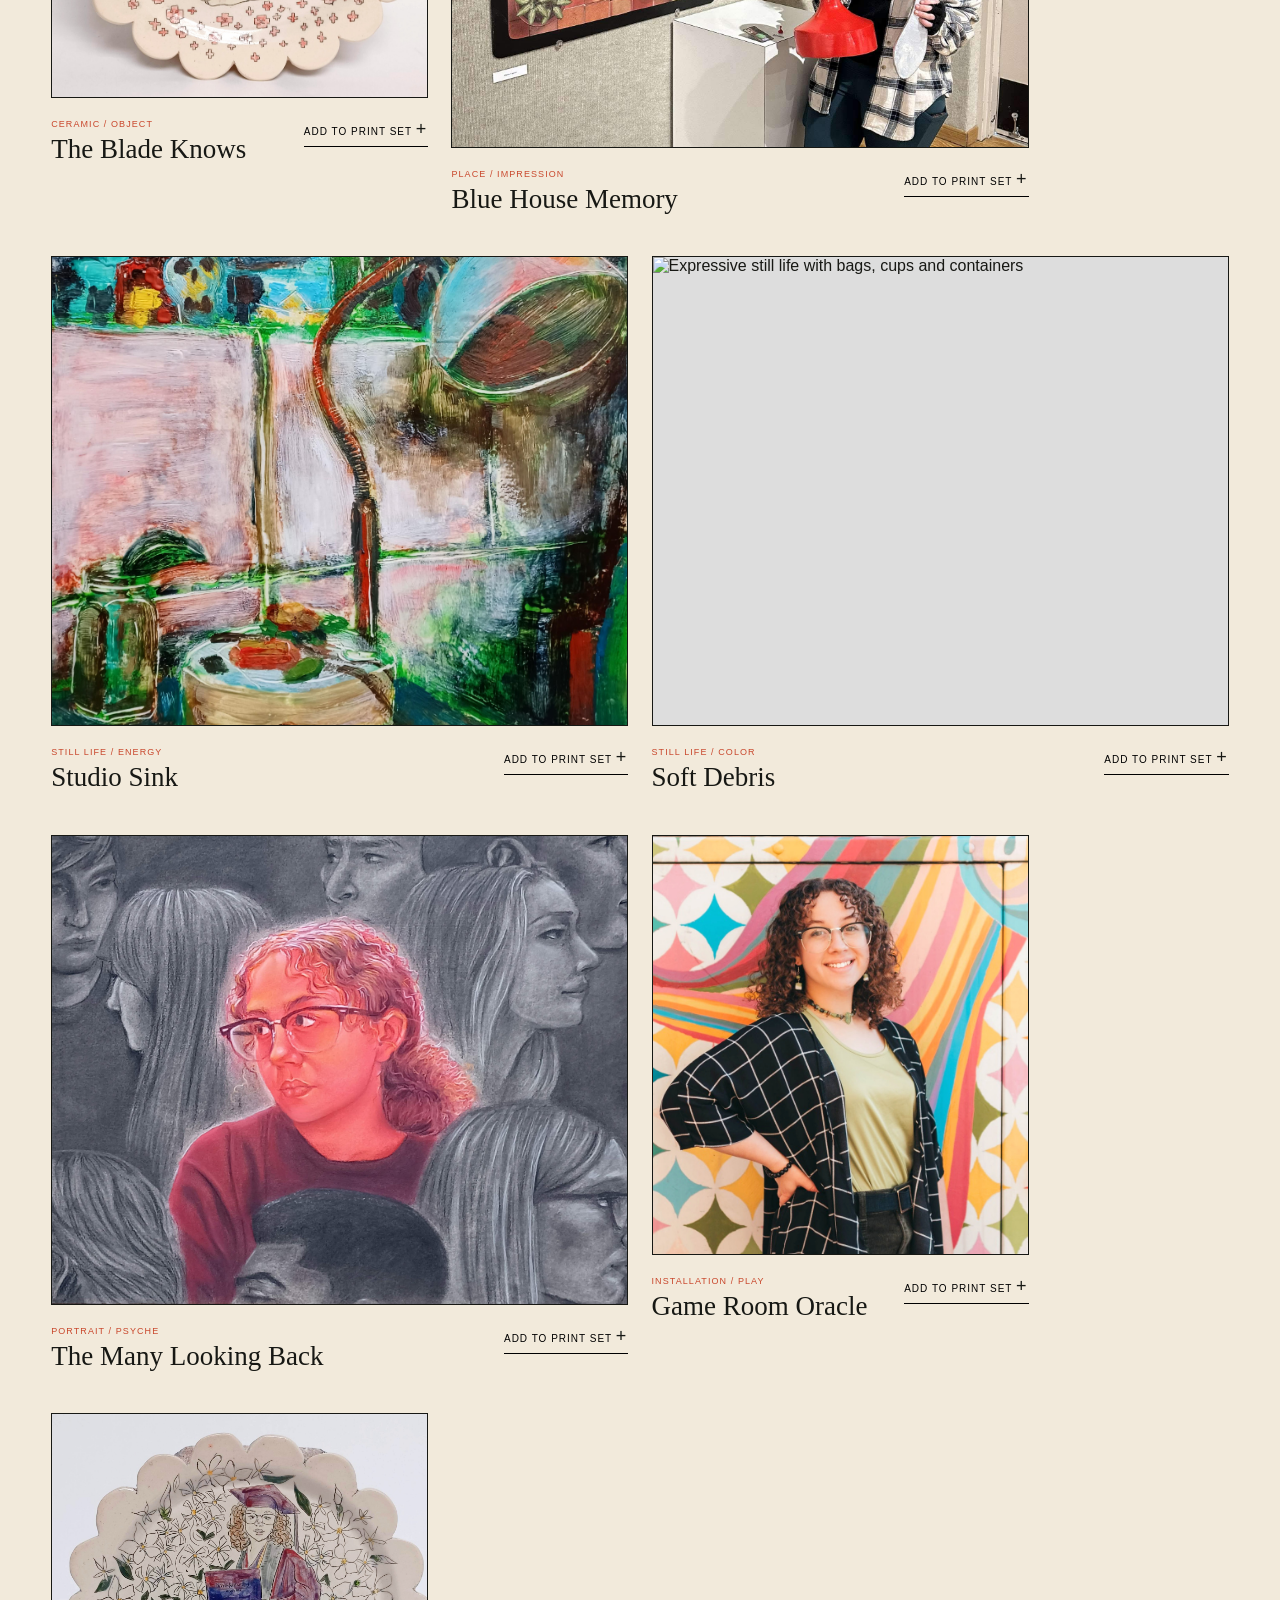
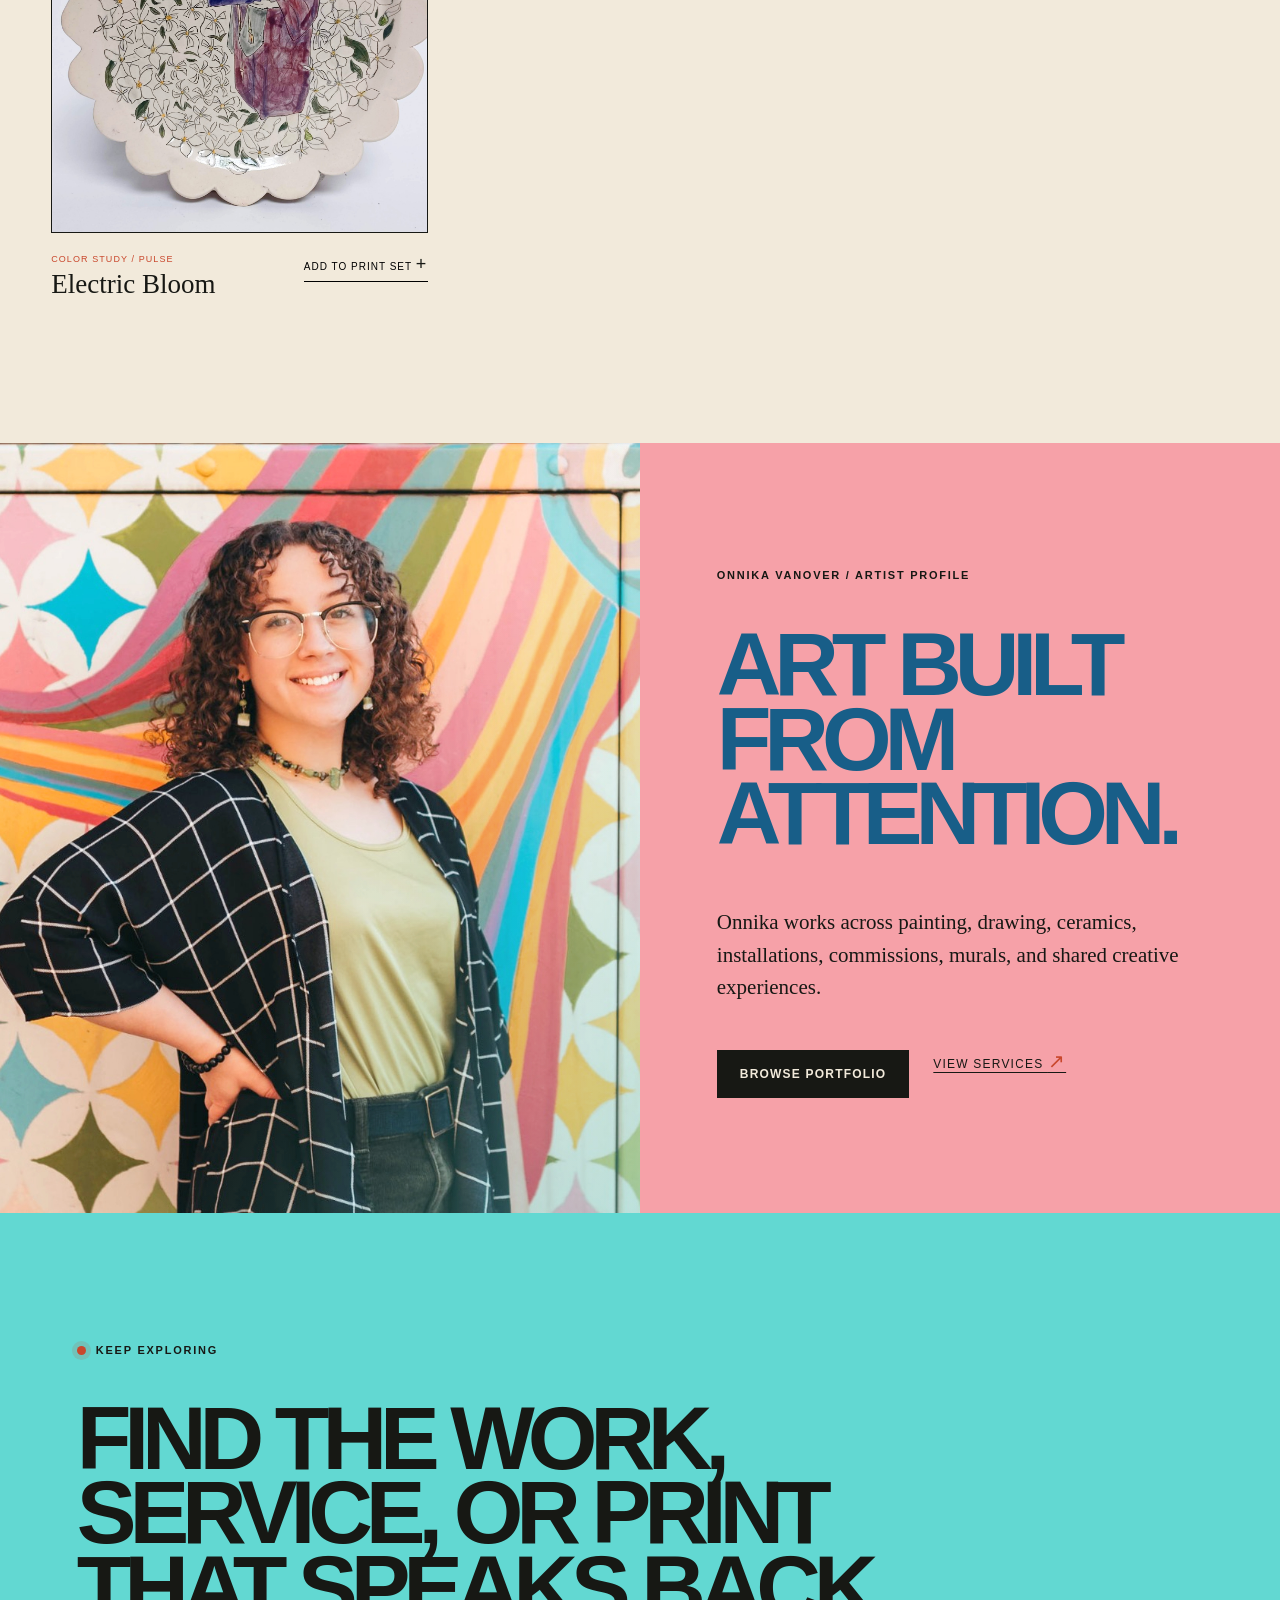
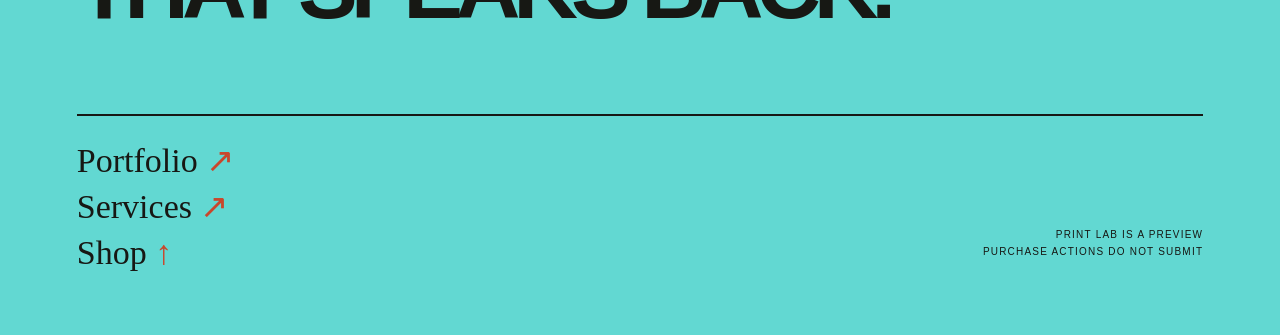
==== commit 0ea1684e: "Revise Onnika site from artist feedback" ====
--- a/index.html
+++ b/index.html
@@ -3,36 +3,26 @@
 <head>
   <meta charset="utf-8">
   <meta name="viewport" content="width=device-width,initial-scale=1">
-  <meta name="description" content="A local art-led storefront concept for Onnika Vanover.">
-  <title>Onnika Vanover — Psionic Atelier</title>
+  <meta name="description" content="Explore the portfolio, services, and print-lab preview of artist Onnika Vanover.">
+  <title>Onnika Vanover — Artist &amp; Image-Maker</title>
   <link rel="stylesheet" href="styles.css">
   <script src="store.js" defer></script>
 </head>
 <body>
   <a class="skip-link" href="#main">Skip to the art</a>
   <header class="site-header">
-    <a class="brand" href="#top" aria-label="Onnika Vanover, home">
+    <a class="brand" href="index.html" aria-label="Onnika Vanover, home">
       <span>Onnika</span><i>Vanover</i>
     </a>
     <nav aria-label="Main navigation">
-      <a href="#worlds">Worlds</a>
-      <a href="#prints">Print lab</a>
-      <a href="#artist">The artist</a>
-      <a class="nav-cta" href="#contact">Start a project</a>
+      <a class="nav-pill" href="portfolio.html">Portfolio</a>
+      <a class="nav-pill" href="services.html">Services</a>
+      <a class="nav-pill nav-shop" href="#prints">Shop</a>
     </nav>
   </header>
 
   <main id="main">
-    <section class="hero" id="top">
-      <div class="hero-copy">
-        <p class="kicker"><span></span> Artist · image-maker · powerful psion</p>
-        <h1>She paints the<br><em>signal beneath</em><br>the surface.</h1>
-        <p class="hero-note">Portraits, strange objects, lived-in worlds, and color charged with presence. Art for people who feel more than one reality at once.</p>
-        <div class="hero-actions">
-          <a class="button button-hot" href="#prints">Enter the print lab</a>
-          <a class="text-link" href="#worlds">Read the visual signal <span>↘</span></a>
-        </div>
-      </div>
+    <section class="hero hero-art-first" id="top">
       <div class="hero-stage" aria-label="Layered presentation of Onnika's artwork">
         <figure class="hero-art hero-art-main">
           <img src="assets/24616c_8d76e27499b348969c921bb1641ddc5d~mv2.jpg" alt="Painted scene of two figures seated back-to-back in red against a blue field">
@@ -40,52 +30,91 @@
         <figure class="hero-art hero-art-orbit">
           <img src="assets/24616c_d374c88c54a041bb978afd620e29d5b3~mv2.jpg" alt="Onnika standing before a vivid flowing mural">
         </figure>
-        <div class="signal-mark" aria-hidden="true"><b>OV</b><span>PSI / 07</span></div>
+        <div class="signal-mark" aria-hidden="true"><b>OV</b><span>ART / 07</span></div>
       </div>
-      <p class="scroll-cue" aria-hidden="true">Scroll to tune the signal ↓</p>
+      <div class="hero-copy compact-intro">
+        <p class="kicker"><span></span> Artist · image-maker</p>
+        <h1>Color with<br><em>something</em><br>to say.</h1>
+        <p class="hero-note">Portraits, painted spaces, objects, and shared creative experiences—made with close attention to people and place.</p>
+        <div class="hero-actions">
+          <a class="button button-hot" href="portfolio.html">View the portfolio</a>
+          <a class="text-link" href="#about">Meet Onnika <span>↘</span></a>
+        </div>
+      </div>
+      <p class="scroll-cue" aria-hidden="true">Scroll to explore ↓</p>
     </section>
 
-    <section class="manifesto" id="worlds">
-      <p class="section-label">The visual frequency</p>
+    <section class="about-home" id="about">
+      <p class="section-label">About the artist</p>
+      <div class="about-home-grid">
+        <h2>Open eyes.<br><span>Strong signal.</span></h2>
+        <div>
+          <p>Onnika creates expressive, personal work across portraits, painted spaces, objects, commissions, and live experiences. The through-line is warm, unguarded attention.</p>
+          <a class="text-link" href="https://onnika91.wixsite.com/onnikaleevart/s-projects-basic" target="_blank" rel="noreferrer">Visit Onnika’s Instagram feed <span>↗</span></a>
+        </div>
+      </div>
+    </section>
+
+    <section class="manifesto" id="work">
+      <div class="section-heading-row">
+        <p class="section-label">Selected work</p>
+        <a class="text-link light-link" href="portfolio.html">See the full portfolio <span>↗</span></a>
+      </div>
       <div class="manifesto-grid">
-        <h2>Not one style.<br><span>One force.</span></h2>
+        <h2>Many mediums.<br><span>One voice.</span></h2>
         <div class="manifesto-copy">
-          <p>Onnika’s work moves between observed life and inner weather. Faces carry histories. Rooms tilt into feeling. Ordinary objects become charged evidence.</p>
-          <p>The through-line is attention: warm, unguarded, exacting—and alive to what most people miss.</p>
+          <p>Faces carry histories. Rooms tilt into feeling. Ordinary objects become charged evidence.</p>
+          <p>Browse paintings, drawings, ceramic forms, installation work, and more in the portfolio.</p>
         </div>
       </div>
       <div class="world-strip" aria-label="Three paths through the artwork">
         <article class="world-card portrait-world">
           <img src="assets/24616c_592dba1dc9ce4e2e964a0a9703b430f9~mv2.jpeg" alt="Painted portrait of a person with curly hair and glasses">
-          <div><span>01 / PRESENCE</span><h3>Inner portraits</h3><p>People seen as full, complicated worlds.</p></div>
+          <div><span>01 / PORTRAIT</span><h3>People &amp; presence</h3><p>Portraits that hold a full, complicated world.</p></div>
         </article>
         <article class="world-card object-world">
           <img src="assets/24616c_f5a5bc95246b4ce59c7776236849c09c~mv2.jpg" alt="Expressive painting of a studio sink and scattered art materials">
-          <div><span>02 / MATTER</span><h3>Charged spaces</h3><p>Rooms and objects humming with memory.</p></div>
+          <div><span>02 / PAINTING</span><h3>Spaces &amp; objects</h3><p>Observed places humming with memory.</p></div>
         </article>
         <article class="world-card psi-world">
           <img src="assets/24616c_c967c193577f404086e2f5fe5b3aad4b~mv2.jpg" alt="Ceramic artwork depicting a figure with a sword surrounded by marks">
-          <div><span>03 / PSI</span><h3>Symbolic forms</h3><p>Image, vessel, archetype, and psychic armor.</p></div>
+          <div><span>03 / CERAMICS</span><h3>Symbolic forms</h3><p>Image, vessel, archetype, and armor.</p></div>
         </article>
       </div>
+    </section>
+
+    <section class="services-home" id="commissions">
+      <div class="services-home-copy">
+        <p class="section-label">Commissions &amp; creative services</p>
+        <h2>Made for a person,<br>place, or gathering.</h2>
+        <p>Custom commissions, murals, live-event painting, and hands-on instruction each begin with a different kind of conversation.</p>
+        <a class="button button-dark" href="services.html">Explore services</a>
+      </div>
+      <ol class="service-quick-list">
+        <li><span>01</span>Custom commissions</li>
+        <li><span>02</span>Live-event painting</li>
+        <li><span>03</span>Paint instruction &amp; paint-and-sip</li>
+        <li><span>04</span>Birthday &amp; private parties</li>
+        <li><span>05</span>Murals</li>
+      </ol>
     </section>
 
     <section class="print-lab" id="prints">
       <div class="print-heading">
         <div>
-          <p class="section-label">Print lab / local concept shop</p>
-          <h2>Take a signal<br>home.</h2>
+          <p class="section-label">Shop / print preview</p>
+          <h2>Browse the<br>print lab.</h2>
         </div>
-        <p>Build a print set by subject and display medium. Final titles, editions, sizes, prices, availability, and fulfillment stay with Onnika.</p>
+        <p>Preview selected work by subject and display medium. Final titles, editions, sizes, prices, availability, and fulfillment stay with Onnika.</p>
       </div>
 
       <div class="shop-controls" aria-label="Filter print collection">
         <fieldset data-filter-group="world">
-          <legend>Browse by world</legend>
+          <legend>Browse by subject</legend>
           <button class="filter active" type="button" data-filter="all" aria-pressed="true">All work</button>
           <button class="filter" type="button" data-filter="portrait" aria-pressed="false">Portraits</button>
           <button class="filter" type="button" data-filter="place" aria-pressed="false">Painted worlds</button>
-          <button class="filter" type="button" data-filter="symbol" aria-pressed="false">Psionic forms</button>
+          <button class="filter" type="button" data-filter="symbol" aria-pressed="false">Forms</button>
         </fieldset>
         <fieldset data-medium-group>
           <legend>Preview as</legend>
@@ -95,7 +124,7 @@
         </fieldset>
       </div>
 
-      <p class="results-line" aria-live="polite"><strong data-result-count>9</strong> signals tuned · previewing <span data-medium-label>fine-art paper</span></p>
+      <p class="results-line" aria-live="polite"><strong data-result-count>9</strong> works shown · previewing <span data-medium-label>fine-art paper</span></p>
       <div class="print-grid" data-print-grid>
         <article class="print-card wide" data-world="portrait" data-name="Between Moves">
           <div class="print-image"><img src="assets/24616c_8d76e27499b348969c921bb1641ddc5d~mv2.jpg" alt="Two painted figures seated back-to-back"></div>
@@ -107,7 +136,7 @@
         </article>
         <article class="print-card square" data-world="symbol" data-name="The Blade Knows">
           <div class="print-image"><img src="assets/24616c_c967c193577f404086e2f5fe5b3aad4b~mv2.jpg" alt="Ceramic figure holding a sword"></div>
-          <div class="print-meta"><div><span>Symbol / object</span><h3>The Blade Knows</h3></div><button type="button" class="collect">Add to print set <span>+</span></button></div>
+          <div class="print-meta"><div><span>Ceramic / object</span><h3>The Blade Knows</h3></div><button type="button" class="collect">Add to print set <span>+</span></button></div>
         </article>
         <article class="print-card wide" data-world="place" data-name="Blue House Memory">
           <div class="print-image"><img src="assets/24616c_d344648bdae843f0b573ff37b78eb851~mv2.jpg" alt="Expressive blue and rust painting of a house exterior"></div>
@@ -140,18 +169,25 @@
       <div class="artist-image"><img src="assets/24616c_d374c88c54a041bb978afd620e29d5b3~mv2.jpg" alt="Onnika smiling before a colorful mural"></div>
       <div class="artist-copy">
         <p class="section-label">Onnika Vanover / artist profile</p>
-        <h2>Open eyes.<br>Strong signal.</h2>
-        <p>Onnika creates expressive, personal work across portraits, painted spaces, objects, commissions, and live experiences. Her power is not distance or mystery—it is radical attention.</p>
-        <a class="button button-dark" href="#contact">Commission your own world</a>
+        <h2>Art built from<br>attention.</h2>
+        <p>Onnika works across painting, drawing, ceramics, installations, commissions, murals, and shared creative experiences.</p>
+        <div class="artist-actions">
+          <a class="button button-dark" href="portfolio.html">Browse portfolio</a>
+          <a class="text-link" href="services.html">View services <span>↗</span></a>
+        </div>
       </div>
     </section>
 
-    <section class="contact" id="contact">
-      <p class="kicker"><span></span> The portal is open</p>
-      <h2>Bring her the person,<br>place, animal, or feeling<br>you cannot forget.</h2>
+    <section class="contact" id="browse">
+      <p class="kicker"><span></span> Keep exploring</p>
+      <h2>Find the work,<br>service, or print<br>that speaks back.</h2>
       <div class="contact-bottom">
-        <a href="#top">Start a commission <span>↗</span></a>
-        <p>Local concept preview<br>Contact and purchase actions do not submit</p>
+        <div class="footer-links">
+          <a href="portfolio.html">Portfolio <span>↗</span></a>
+          <a href="services.html">Services <span>↗</span></a>
+          <a href="#prints">Shop <span>↑</span></a>
+        </div>
+        <p>Print lab is a preview<br>Purchase actions do not submit</p>
       </div>
     </section>
   </main>
@@ -161,4 +197,3 @@
   </aside>
 </body>
 </html>
-
--- a/styles.css
+++ b/styles.css
@@ -2,4 +2,28 @@
 *{box-sizing:border-box}html{scroll-behavior:smooth}body{margin:0;background:var(--paper);color:var(--ink);font-family:Arial,sans-serif;overflow-x:hidden}img{display:block;width:100%;height:100%;object-fit:cover}a{color:inherit}.skip-link{position:fixed;left:12px;top:-80px;z-index:20;background:var(--lime);padding:12px}.skip-link:focus{top:12px}.site-header{height:86px;display:flex;align-items:center;justify-content:space-between;padding:0 3.5vw;border-bottom:1px solid var(--line);background:rgba(251,246,235,.94);position:sticky;top:0;z-index:10;backdrop-filter:blur(12px)}.brand{text-decoration:none;line-height:.72;transform:rotate(-2deg)}.brand span{display:block;font:900 27px/1 Arial,sans-serif;letter-spacing:-.08em;text-transform:uppercase}.brand i{font:italic 23px/1 Georgia,serif;color:var(--rust)}nav{display:flex;align-items:center;gap:2.2vw;font-size:12px;text-transform:uppercase;letter-spacing:.11em}nav a{text-decoration:none}.nav-cta{background:var(--ink);color:var(--cream);padding:13px 18px;border-radius:99px}.hero{min-height:calc(100vh - 86px);display:grid;grid-template-columns:.92fr 1.08fr;position:relative;border-bottom:1px solid var(--ink)}.hero-copy{padding:8vh 3vw 8vh 6vw;display:flex;flex-direction:column;justify-content:center;z-index:2}.kicker,.section-label{font-size:11px;text-transform:uppercase;letter-spacing:.16em;font-weight:700}.kicker{display:flex;gap:10px;align-items:center}.kicker span{width:9px;height:9px;border-radius:50%;background:var(--rust);box-shadow:0 0 0 5px rgba(201,71,44,.15)}h1{font:900 clamp(58px,7.7vw,122px)/.78 Arial,sans-serif;letter-spacing:-.09em;text-transform:uppercase;margin:4vh 0 3vh}h1 em{font-family:Georgia,serif;font-weight:400;text-transform:none;color:var(--rust);letter-spacing:-.06em}.hero-note{font:19px/1.5 Georgia,serif;max-width:560px}.hero-actions{display:flex;align-items:center;gap:28px;margin-top:28px}.button{display:inline-block;text-decoration:none;padding:16px 22px;border:1px solid var(--ink);font-size:12px;text-transform:uppercase;letter-spacing:.1em;font-weight:700}.button-hot{background:var(--lime);box-shadow:6px 6px 0 var(--ink)}.text-link{font-size:12px;text-transform:uppercase;letter-spacing:.1em;text-underline-offset:4px}.text-link span{color:var(--rust);font-size:20px}.hero-stage{position:relative;min-height:720px;background:var(--aqua);overflow:hidden}.hero-stage:before{content:"";position:absolute;inset:-15%;background:repeating-radial-gradient(ellipse at 20% 70%,transparent 0 29px,rgba(23,24,20,.22) 31px 32px,transparent 34px 52px);transform:rotate(-12deg)}.hero-art{position:absolute;margin:0;border:10px solid var(--cream);box-shadow:14px 18px 0 rgba(23,24,20,.85)}.hero-art-main{width:75%;height:67%;right:6%;top:9%;transform:rotate(2.5deg)}.hero-art-orbit{width:31%;height:41%;left:2%;bottom:3%;transform:rotate(-7deg)}.signal-mark{position:absolute;right:7%;bottom:6%;width:140px;height:140px;border-radius:50%;background:var(--pink);border:2px solid;display:grid;place-content:center;text-align:center;transform:rotate(8deg)}.signal-mark b{font:900 50px/.8 Arial;letter-spacing:-.1em}.signal-mark span{margin-top:10px;font-size:9px;letter-spacing:.18em}.scroll-cue{position:absolute;bottom:18px;left:3.5vw;font-size:10px;text-transform:uppercase;letter-spacing:.16em}.manifesto{background:var(--ink);color:var(--cream);padding:110px 5vw}.manifesto .section-label{color:var(--aqua)}.manifesto-grid{display:grid;grid-template-columns:1.1fr .9fr;gap:9vw;margin:42px 0 80px}.manifesto h2,.print-heading h2,.artist h2,.contact h2{font:900 clamp(50px,7vw,110px)/.83 Arial,sans-serif;text-transform:uppercase;letter-spacing:-.08em;margin:0}.manifesto h2 span{font-family:Georgia,serif;text-transform:none;color:var(--pink);font-weight:400}.manifesto-copy{max-width:610px;font:21px/1.55 Georgia,serif}.world-strip{display:grid;grid-template-columns:1.1fr .85fr .9fr;gap:2vw;align-items:start}.world-card{margin:0}.world-card img{height:420px;filter:saturate(.9);transition:.4s}.world-card:nth-child(2){margin-top:90px}.world-card:nth-child(3){margin-top:-40px}.world-card:hover img{filter:saturate(1.2);transform:translateY(-8px)}.world-card span{font-size:9px;letter-spacing:.16em;color:var(--aqua)}.world-card h3{font:34px/.95 Georgia,serif;margin:10px 0}.world-card p{font-size:13px;opacity:.7}.print-lab{padding:110px 4vw 140px;background:var(--cream)}.print-heading{display:grid;grid-template-columns:1.25fr .75fr;gap:8vw;align-items:end;margin-bottom:80px}.print-heading h2{color:var(--blue)}.print-heading>p{font:20px/1.5 Georgia,serif;max-width:540px}.shop-controls{display:grid;grid-template-columns:1fr 1fr;gap:4vw;border-block:1px solid var(--line);padding:22px 0}.shop-controls fieldset{border:0;padding:0;margin:0}.shop-controls legend{font-size:9px;text-transform:uppercase;letter-spacing:.15em;margin-bottom:12px}.filter,.medium{border:1px solid var(--ink);background:transparent;border-radius:99px;padding:9px 14px;margin:0 5px 7px 0;cursor:pointer;font:11px Arial}.filter.active,.medium.active{background:var(--ink);color:var(--cream)}.results-line{font-size:10px;text-transform:uppercase;letter-spacing:.13em;margin:28px 0}.results-line span{color:var(--rust)}.print-grid{display:grid;grid-template-columns:repeat(12,1fr);gap:3vw 1.8vw}.print-card{grid-column:span 4;min-width:0;transition:.25s}.print-card.wide{grid-column:span 6}.print-card[hidden]{display:none}.print-image{height:420px;background:#ddd;overflow:hidden;border:1px solid var(--ink);position:relative;transition:.25s}.print-card.wide .print-image{height:470px}.print-card.tall .print-image{height:570px}.print-card[data-preview="cotton"] .print-image:after{content:"";position:absolute;inset:0;pointer-events:none;background:repeating-linear-gradient(90deg,rgba(255,255,255,.11) 0 1px,transparent 1px 4px);mix-blend-mode:overlay}.print-card[data-preview="canvas"] .print-image{box-shadow:10px 12px 0 #b6a78f;transform:perspective(700px) rotateY(-2deg)}.print-card img{transition:.6s}.print-card:hover img{transform:scale(1.035)}.print-meta{display:flex;justify-content:space-between;gap:12px;padding-top:15px}.print-meta span{font-size:9px;text-transform:uppercase;letter-spacing:.12em;color:var(--rust)}.print-meta h3{font:27px/1 Georgia,serif;margin:5px 0}.collect{align-self:flex-start;border:0;border-bottom:1px solid;background:transparent;padding:6px 0;cursor:pointer;font-size:10px;text-transform:uppercase;letter-spacing:.1em;white-space:nowrap}.collect span{font-size:18px;color:var(--ink)}.collect.added{background:var(--lime);border:0;padding:7px}.artist{display:grid;grid-template-columns:1fr 1fr;min-height:750px;background:var(--pink)}.artist-image{position:relative;overflow:hidden}.artist-image:after{content:"";position:absolute;inset:0;background:linear-gradient(120deg,transparent 55%,rgba(98,216,210,.35))}.artist-copy{padding:9vw 6vw;display:flex;flex-direction:column;justify-content:center}.artist h2{margin:35px 0;color:var(--blue)}.artist-copy>p:not(.section-label){font:21px/1.55 Georgia;max-width:580px}.button-dark{background:var(--ink);color:var(--cream);align-self:flex-start;margin-top:25px}.contact{background:var(--aqua);padding:120px 6vw 65px}.contact h2{margin:45px 0 90px;max-width:1200px}.contact-bottom{border-top:2px solid;display:flex;justify-content:space-between;align-items:end;padding-top:28px}.contact-bottom a{font:40px/1 Georgia;text-decoration:none}.contact-bottom a span{color:var(--rust)}.contact-bottom p{text-align:right;font-size:10px;text-transform:uppercase;letter-spacing:.12em;line-height:1.7}.signal-bag{position:fixed;right:20px;bottom:20px;z-index:12;background:var(--ink);color:var(--cream);border-radius:99px;padding:10px 12px 10px 17px;display:flex;align-items:center;gap:10px;box-shadow:0 5px 20px rgba(0,0,0,.25);font-size:10px;text-transform:uppercase;letter-spacing:.1em}.signal-bag strong{display:grid;place-content:center;width:28px;height:28px;border-radius:50%;background:var(--lime);color:var(--ink)}.signal-bag button{border:0;background:transparent;color:var(--pink);font-size:9px;text-transform:uppercase;cursor:pointer}.signal-bag button:disabled{opacity:.35}
 @media(max-width:900px){.site-header{height:auto;min-height:78px;padding:15px 5vw}.site-header nav a:not(.nav-cta){display:none}.hero{grid-template-columns:1fr}.hero-copy{padding:70px 6vw}.hero-stage{min-height:620px}.manifesto,.print-lab{padding:80px 6vw}.manifesto-grid,.print-heading{grid-template-columns:1fr;gap:35px}.world-strip{grid-template-columns:1fr}.world-card,.world-card:nth-child(2),.world-card:nth-child(3){margin:0 0 45px}.world-card img{height:60vw;max-height:520px}.shop-controls{grid-template-columns:1fr}.print-card,.print-card.wide{grid-column:span 6}.artist{grid-template-columns:1fr}.artist-image{height:650px}.artist-copy{padding:80px 6vw}}
 @media(max-width:580px){h1{font-size:16vw}.hero-note{font-size:17px}.hero-actions{align-items:flex-start;flex-direction:column}.hero-stage{min-height:500px}.hero-art-main{width:85%;height:60%;right:4%}.hero-art-orbit{width:41%;height:35%}.signal-mark{width:105px;height:105px}.manifesto h2,.print-heading h2,.artist h2,.contact h2{font-size:14vw}.print-grid{display:block}.print-card{margin-bottom:55px}.print-card .print-image,.print-card.wide .print-image,.print-card.tall .print-image{height:120vw;max-height:570px}.print-card.wide .print-image{height:78vw}.print-meta{display:block}.collect{margin-top:10px}.artist-image{height:105vw}.contact{padding:85px 6vw 100px}.contact-bottom{display:block}.contact-bottom a{font-size:30px}.contact-bottom p{text-align:left;margin-top:50px}.signal-bag{right:12px;bottom:12px}}
+/* 2026-07-21 artist-directed information architecture */
+.nav-pill{border:1px solid var(--ink);border-radius:99px;padding:11px 16px;transition:background .2s,color .2s,transform .2s}.nav-pill:hover,.nav-pill:focus-visible,.nav-pill.active{background:var(--ink);color:var(--cream);transform:translateY(-2px)}.nav-shop{background:var(--lime)}
+.hero-art-first{grid-template-columns:1.08fr .92fr}.hero-art-first .hero-stage{grid-column:1}.hero-art-first .hero-copy{grid-column:2;padding-inline:5vw}.compact-intro h1{font-size:clamp(52px,6vw,92px);line-height:.82}.compact-intro .hero-note{max-width:480px}.hero-art-first .scroll-cue{left:auto;right:3.5vw}
+.about-home{padding:90px 6vw;background:var(--paper);border-bottom:1px solid var(--ink)}.about-home-grid{display:grid;grid-template-columns:1.05fr .95fr;gap:8vw;align-items:end}.about-home h2,.services-home h2,.inner-section-heading h2,.student-work h2,.service-process h2{font:900 clamp(46px,6vw,92px)/.86 Arial,sans-serif;text-transform:uppercase;letter-spacing:-.075em;margin:28px 0}.about-home h2 span{font:400 italic 1em/.9 Georgia,serif;text-transform:none;color:var(--rust)}.about-home-grid>div>p{font:21px/1.55 Georgia,serif;max-width:580px}.section-heading-row{display:flex;justify-content:space-between;align-items:center;gap:24px}.light-link{color:var(--cream)}
+.services-home{display:grid;grid-template-columns:1fr 1fr;background:var(--aqua);border-bottom:1px solid var(--ink)}.services-home-copy{padding:100px 6vw}.services-home-copy>p:not(.section-label){font:20px/1.55 Georgia,serif;max-width:620px}.service-quick-list{list-style:none;margin:0;padding:50px 5vw;display:flex;flex-direction:column;justify-content:center;background:var(--pink);border-left:1px solid var(--ink)}.service-quick-list li{font:30px/1.1 Georgia,serif;padding:22px 0;border-bottom:1px solid var(--ink);display:flex;gap:24px}.service-quick-list li span{font:10px/1.4 Arial,sans-serif;letter-spacing:.15em;color:var(--blue)}.artist-actions{display:flex;align-items:center;gap:24px;flex-wrap:wrap}.footer-links{display:flex;flex-direction:column;gap:12px}.footer-links a{font-size:34px}
+
+/* Shared inner pages */
+.inner-page{background:var(--paper)}.page-hero{min-height:620px;padding:100px 6vw 80px;border-bottom:1px solid var(--ink);display:flex;flex-direction:column;justify-content:flex-end;position:relative;overflow:hidden}.page-hero:after{content:"";position:absolute;width:380px;height:380px;border:2px solid var(--ink);border-radius:50%;right:-80px;top:-60px;box-shadow:0 0 0 35px rgba(98,216,210,.35),0 0 0 70px rgba(246,161,168,.25)}.page-hero h1{font-size:clamp(68px,10vw,150px);max-width:1300px;position:relative;z-index:1}.page-hero>p:last-child{font:21px/1.55 Georgia,serif;max-width:650px;position:relative;z-index:1}.portfolio-hero{background:var(--aqua)}.services-hero{background:var(--pink)}
+.portfolio-section{padding:105px 5vw}.inner-section-heading{display:grid;grid-template-columns:.45fr 1fr;gap:6vw;align-items:start;margin-bottom:70px}.inner-section-heading h2{margin:0}.portfolio-masonry{display:grid;grid-template-columns:repeat(12,1fr);gap:2vw}.portfolio-piece{grid-column:span 4;margin:0}.portfolio-piece.piece-wide{grid-column:span 8}.portfolio-piece img{height:440px;border:1px solid var(--ink)}.portfolio-piece.piece-wide img{height:550px}.portfolio-piece.piece-tall img{height:650px}.portfolio-piece figcaption{font-size:10px;text-transform:uppercase;letter-spacing:.14em;margin-top:12px}.portfolio-dark{background:var(--ink);color:var(--cream)}.portfolio-feature{display:grid;grid-template-columns:1.1fr .9fr;gap:7vw;align-items:center}.portfolio-feature img{height:720px}.portfolio-feature>div>p:last-child{font:25px/1.5 Georgia,serif;max-width:600px}.portfolio-pair{display:grid;grid-template-columns:1fr 1fr;gap:3vw}.portfolio-pair .portfolio-piece{display:block}.portfolio-pair .portfolio-piece img{height:650px}.student-work{padding:100px 6vw;background:var(--lime);display:grid;grid-template-columns:.4fr 1fr;gap:5vw}.student-work h2{margin-top:0}.student-work div p{font:20px/1.55 Georgia,serif;max-width:670px}
+.service-directory{padding:100px 5vw;display:grid;grid-template-columns:1fr 1fr;gap:2vw}.service-card{min-height:390px;padding:45px;border:1px solid var(--ink);display:grid;grid-template-columns:auto 1fr;gap:30px;background:var(--cream)}.service-card>span{font:11px Arial;letter-spacing:.15em;color:var(--rust)}.service-card h2{font:900 clamp(38px,4vw,64px)/.9 Arial,sans-serif;text-transform:uppercase;letter-spacing:-.07em;margin:25px 0}.service-card p:last-child{font:19px/1.5 Georgia,serif;max-width:620px}.service-card-featured{background:var(--aqua)}.service-card-wide{grid-column:1/-1;background:var(--pink)}.service-process{background:var(--ink);color:var(--cream);padding:100px 6vw;display:grid;grid-template-columns:1fr .7fr;gap:8vw;align-items:end}.service-process h2{margin-bottom:0}.service-process>p{font:21px/1.55 Georgia,serif}.page-next{padding:80px 6vw;background:var(--aqua);display:grid;gap:18px}.page-next>a{font:clamp(34px,5vw,76px)/1 Georgia,serif;text-decoration:none;border-bottom:1px solid;padding-bottom:15px}.page-next>a span{color:var(--rust)}
+
+@media(max-width:900px){
+  .site-header{gap:14px}.site-header nav{gap:7px}.site-header nav a.nav-pill{display:inline-flex;padding:9px 11px;font-size:10px}
+  .hero-art-first{grid-template-columns:1fr}.hero-art-first .hero-stage,.hero-art-first .hero-copy{grid-column:1}.hero-art-first .hero-stage{grid-row:1}.hero-art-first .hero-copy{grid-row:2}.hero-art-first .scroll-cue{display:none}
+  .about-home-grid,.services-home,.inner-section-heading,.portfolio-feature,.student-work,.service-process{grid-template-columns:1fr}.service-quick-list{border-left:0;border-top:1px solid var(--ink)}
+  .portfolio-piece,.portfolio-piece.piece-wide{grid-column:span 6}.portfolio-feature img{height:600px}.page-hero{min-height:540px}.page-hero:after{opacity:.55}.service-directory{grid-template-columns:1fr}.service-card-wide{grid-column:auto}
+}
+@media(max-width:580px){
+  .site-header{align-items:flex-start;flex-direction:column}.site-header nav{width:100%;justify-content:space-between}.site-header nav a.nav-pill{flex:1;justify-content:center;padding:9px 7px}
+  .hero-art-first .hero-stage{min-height:470px}.hero-art-first .hero-copy{padding:58px 6vw}.compact-intro h1{font-size:15vw}
+  .about-home,.services-home-copy,.portfolio-section,.service-directory,.service-process,.student-work{padding:65px 6vw}.about-home h2,.services-home h2,.inner-section-heading h2,.student-work h2,.service-process h2{font-size:13vw}.section-heading-row{align-items:flex-start;flex-direction:column}.service-quick-list{padding:30px 6vw}.service-quick-list li{font-size:23px}
+  .page-hero{min-height:500px;padding:70px 6vw 55px}.page-hero h1{font-size:16vw}.page-hero>p:last-child{font-size:18px}.page-hero:after{width:260px;height:260px}
+  .portfolio-masonry{display:block}.portfolio-piece,.portfolio-piece.piece-wide{margin-bottom:38px}.portfolio-piece img,.portfolio-piece.piece-wide img,.portfolio-piece.piece-tall img,.portfolio-pair .portfolio-piece img{height:115vw}.portfolio-pair{grid-template-columns:1fr}.portfolio-feature img{height:125vw}.service-card{min-height:0;padding:32px 25px;grid-template-columns:1fr;gap:12px}.service-card h2{font-size:11vw}.page-next{padding:65px 6vw}.page-next>a{font-size:10vw}.footer-links a{font-size:28px}
+}
 @media(prefers-reduced-motion:reduce){html{scroll-behavior:auto}*{transition:none!important}}
